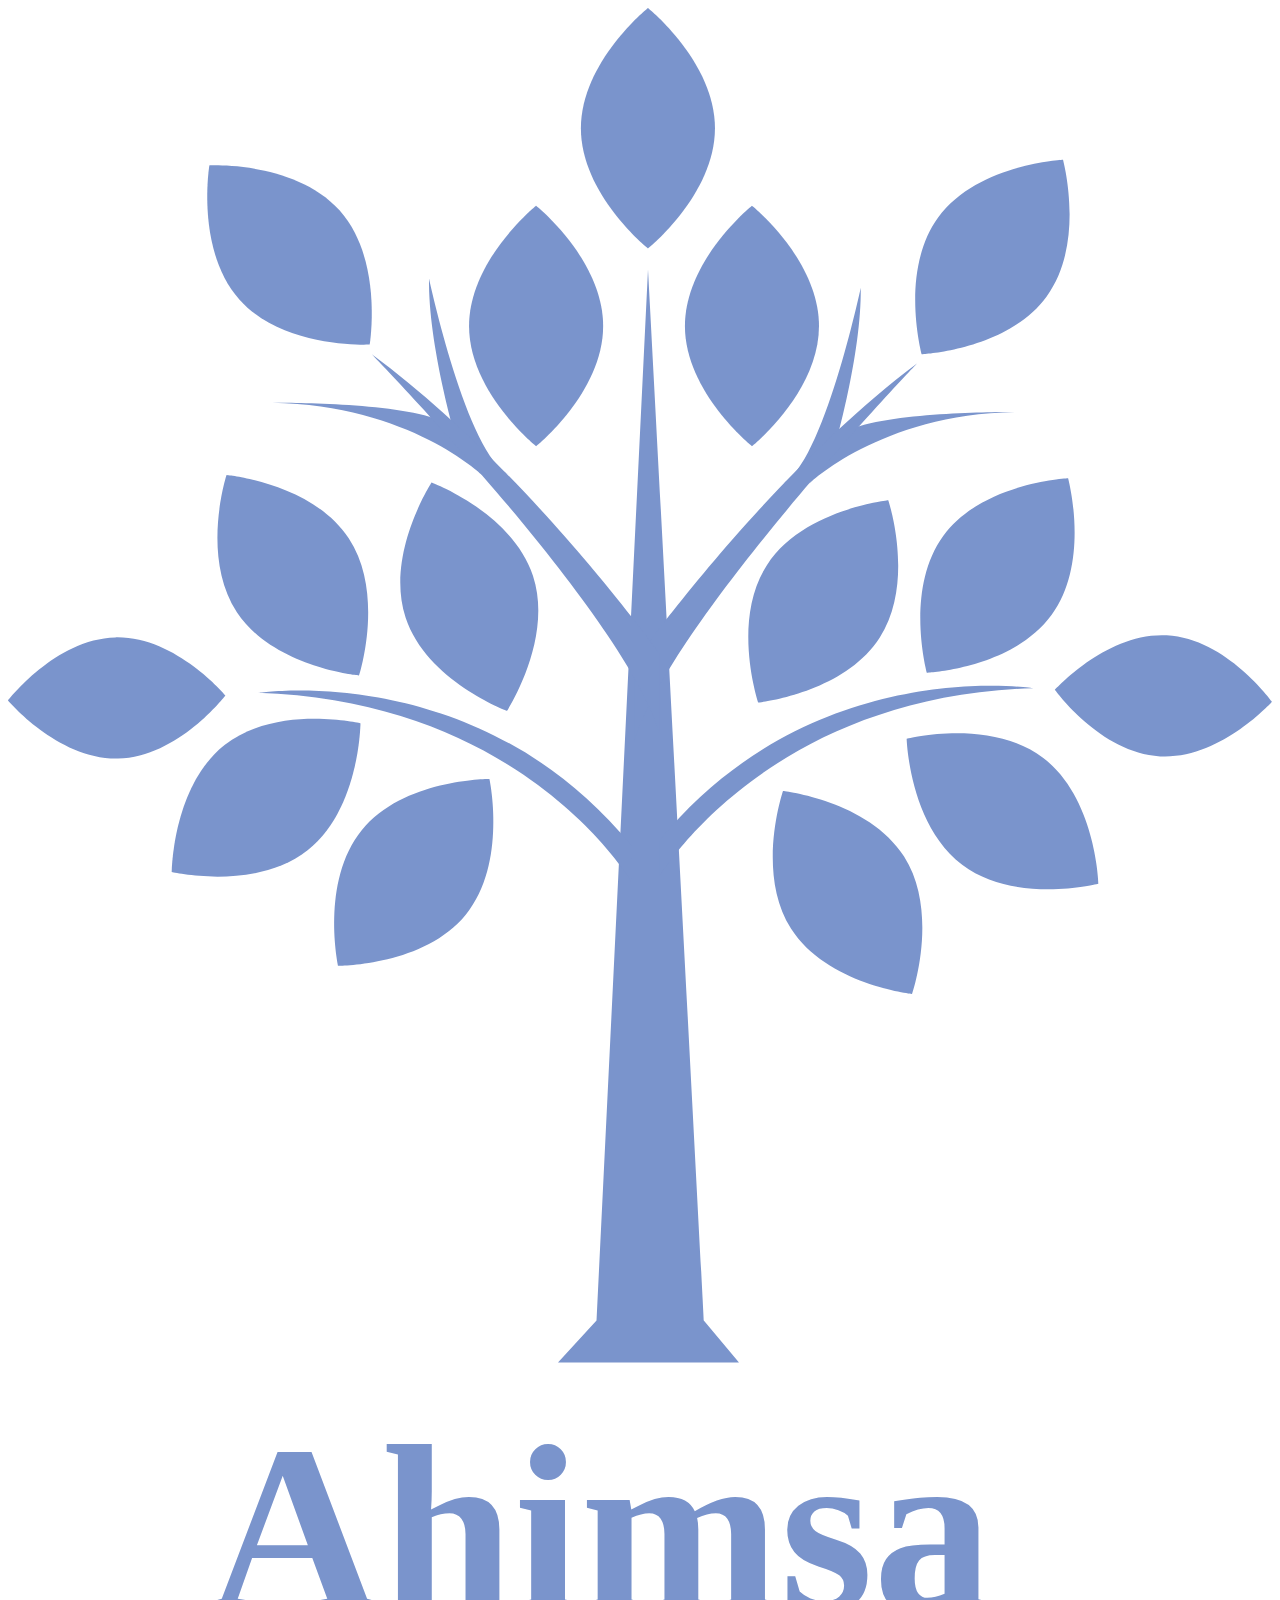
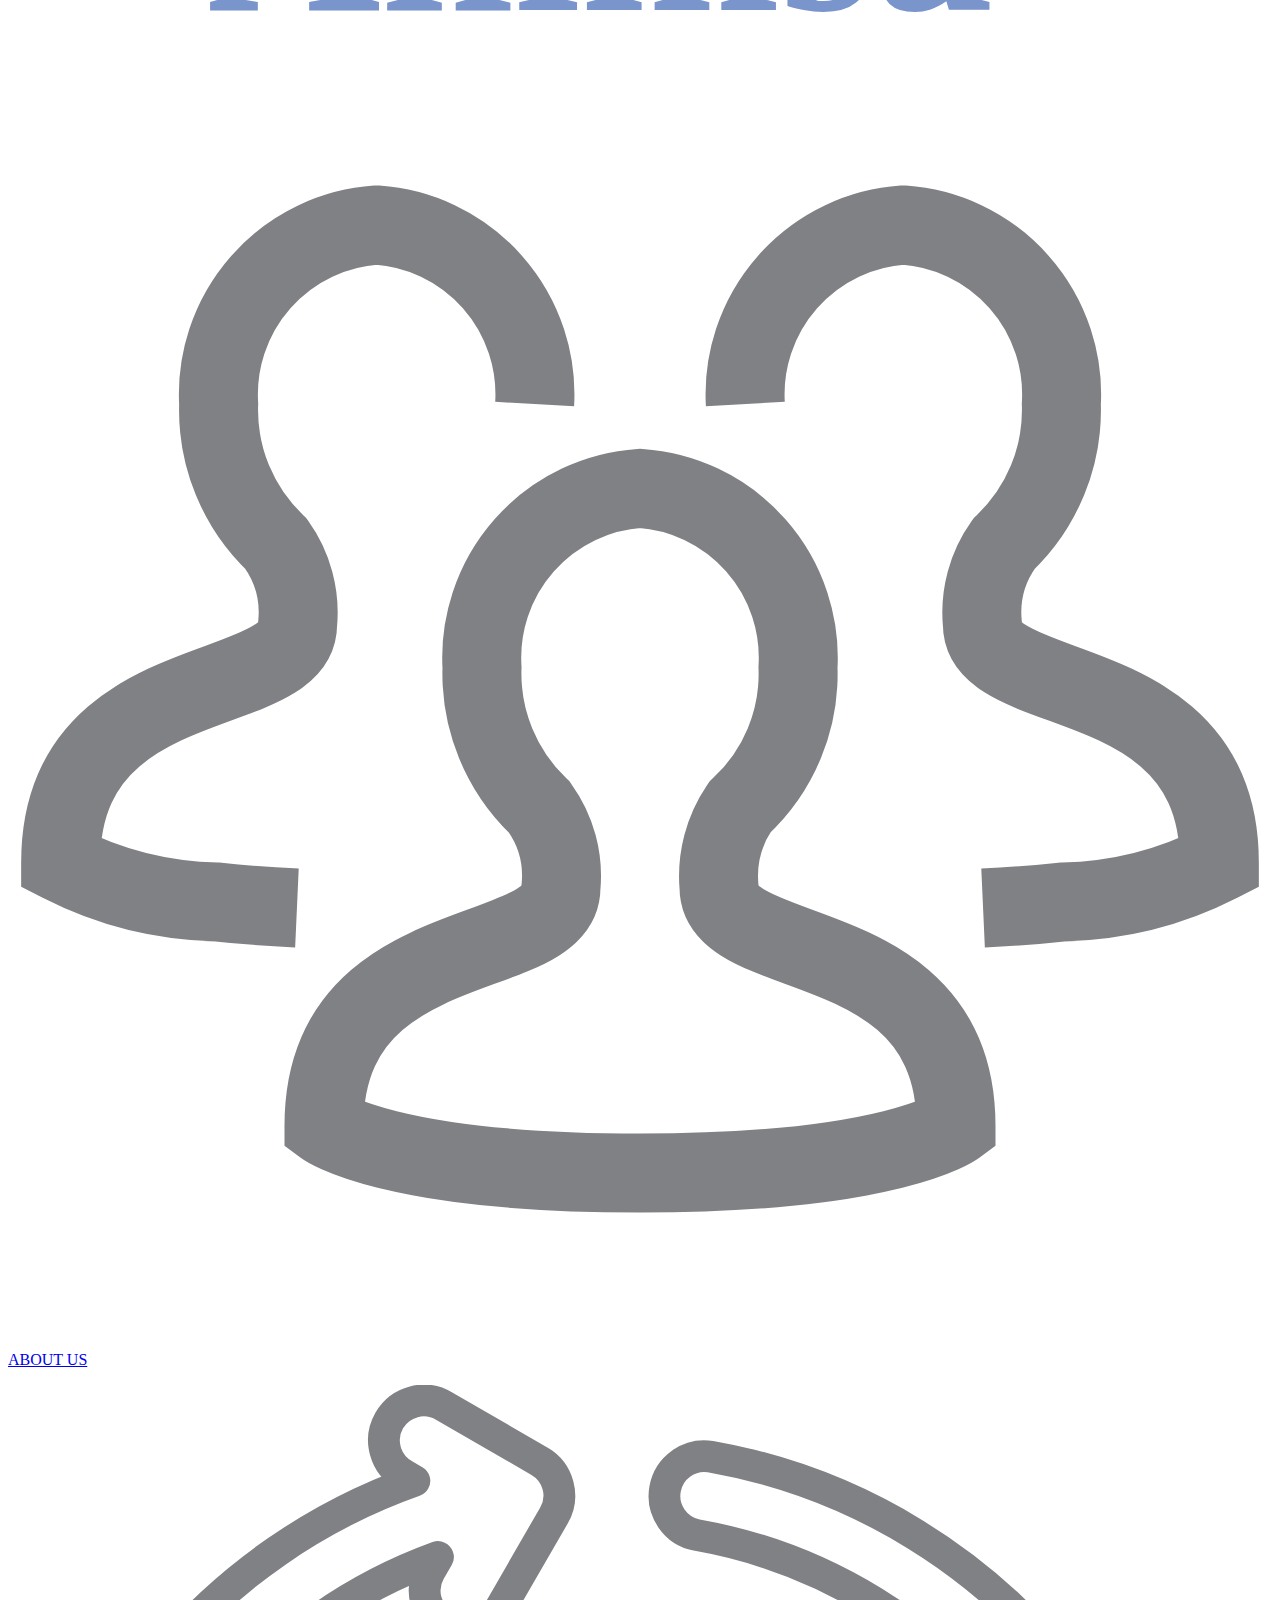
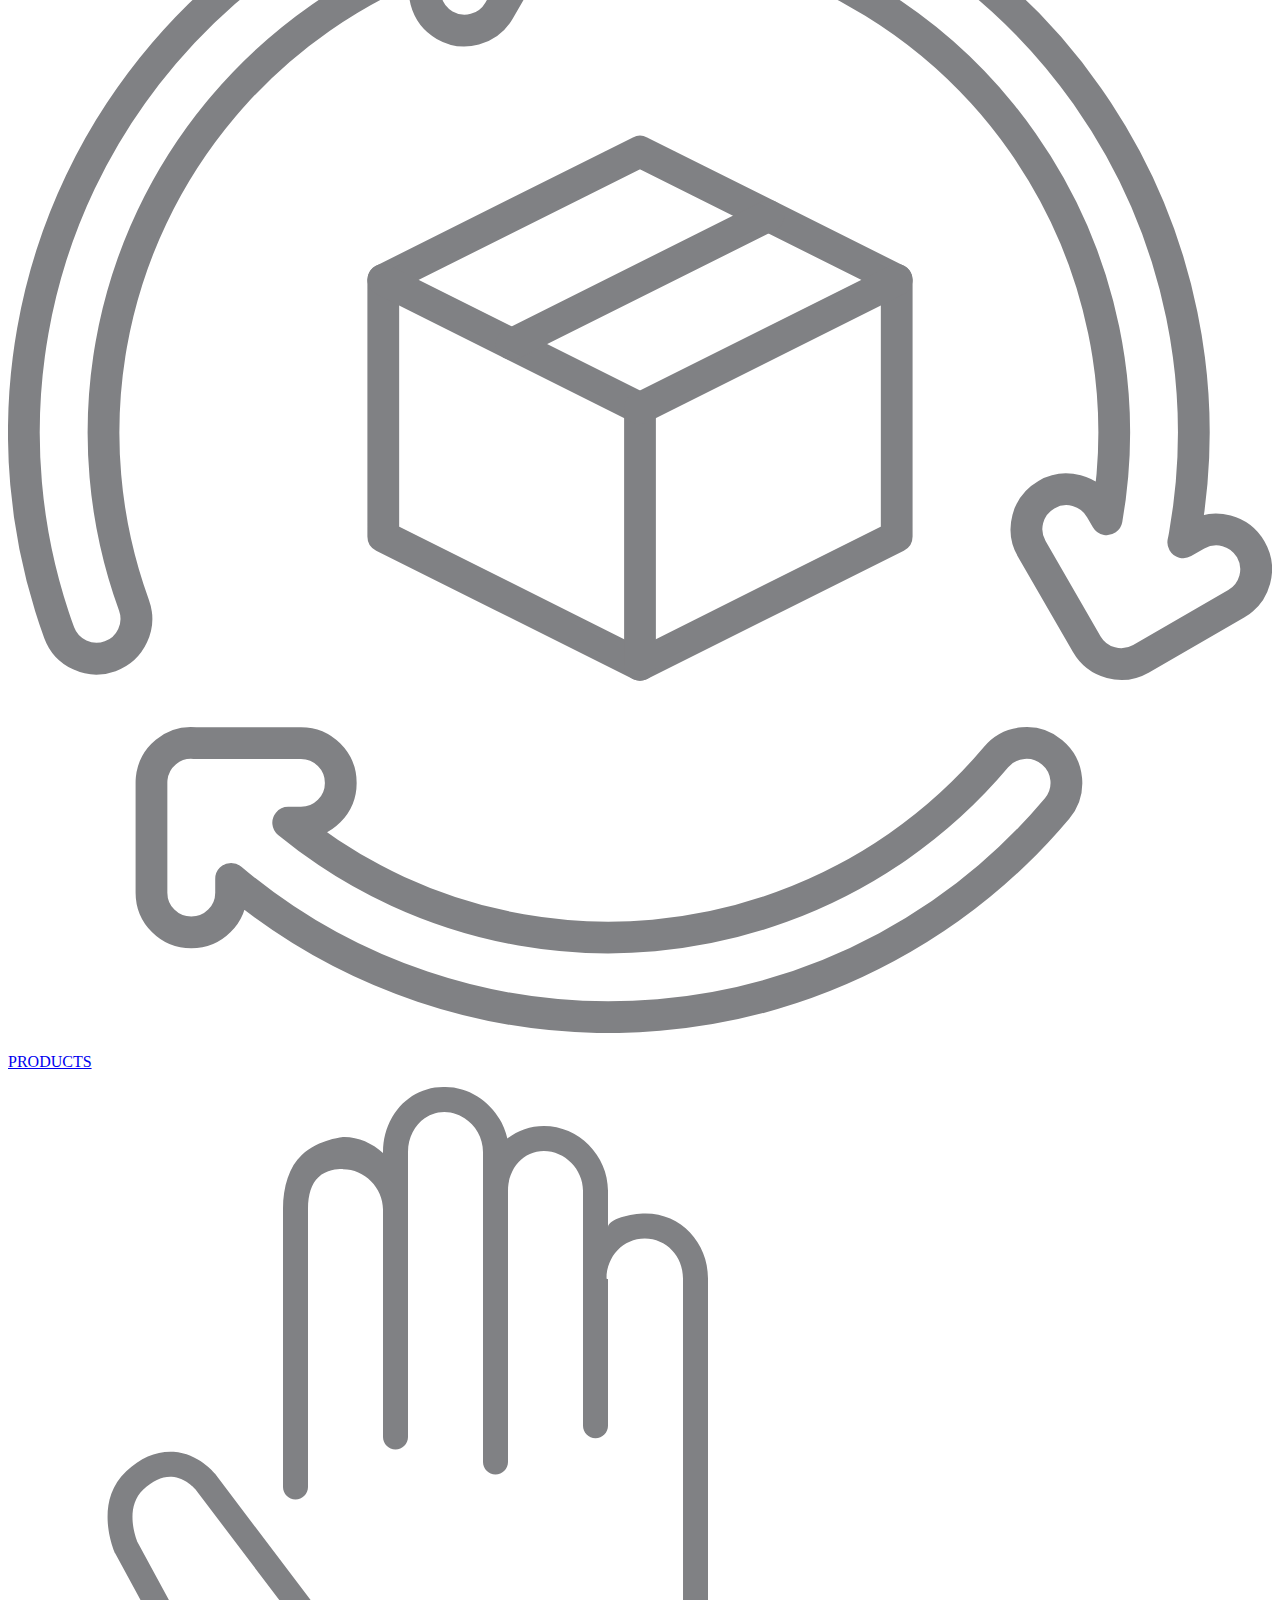
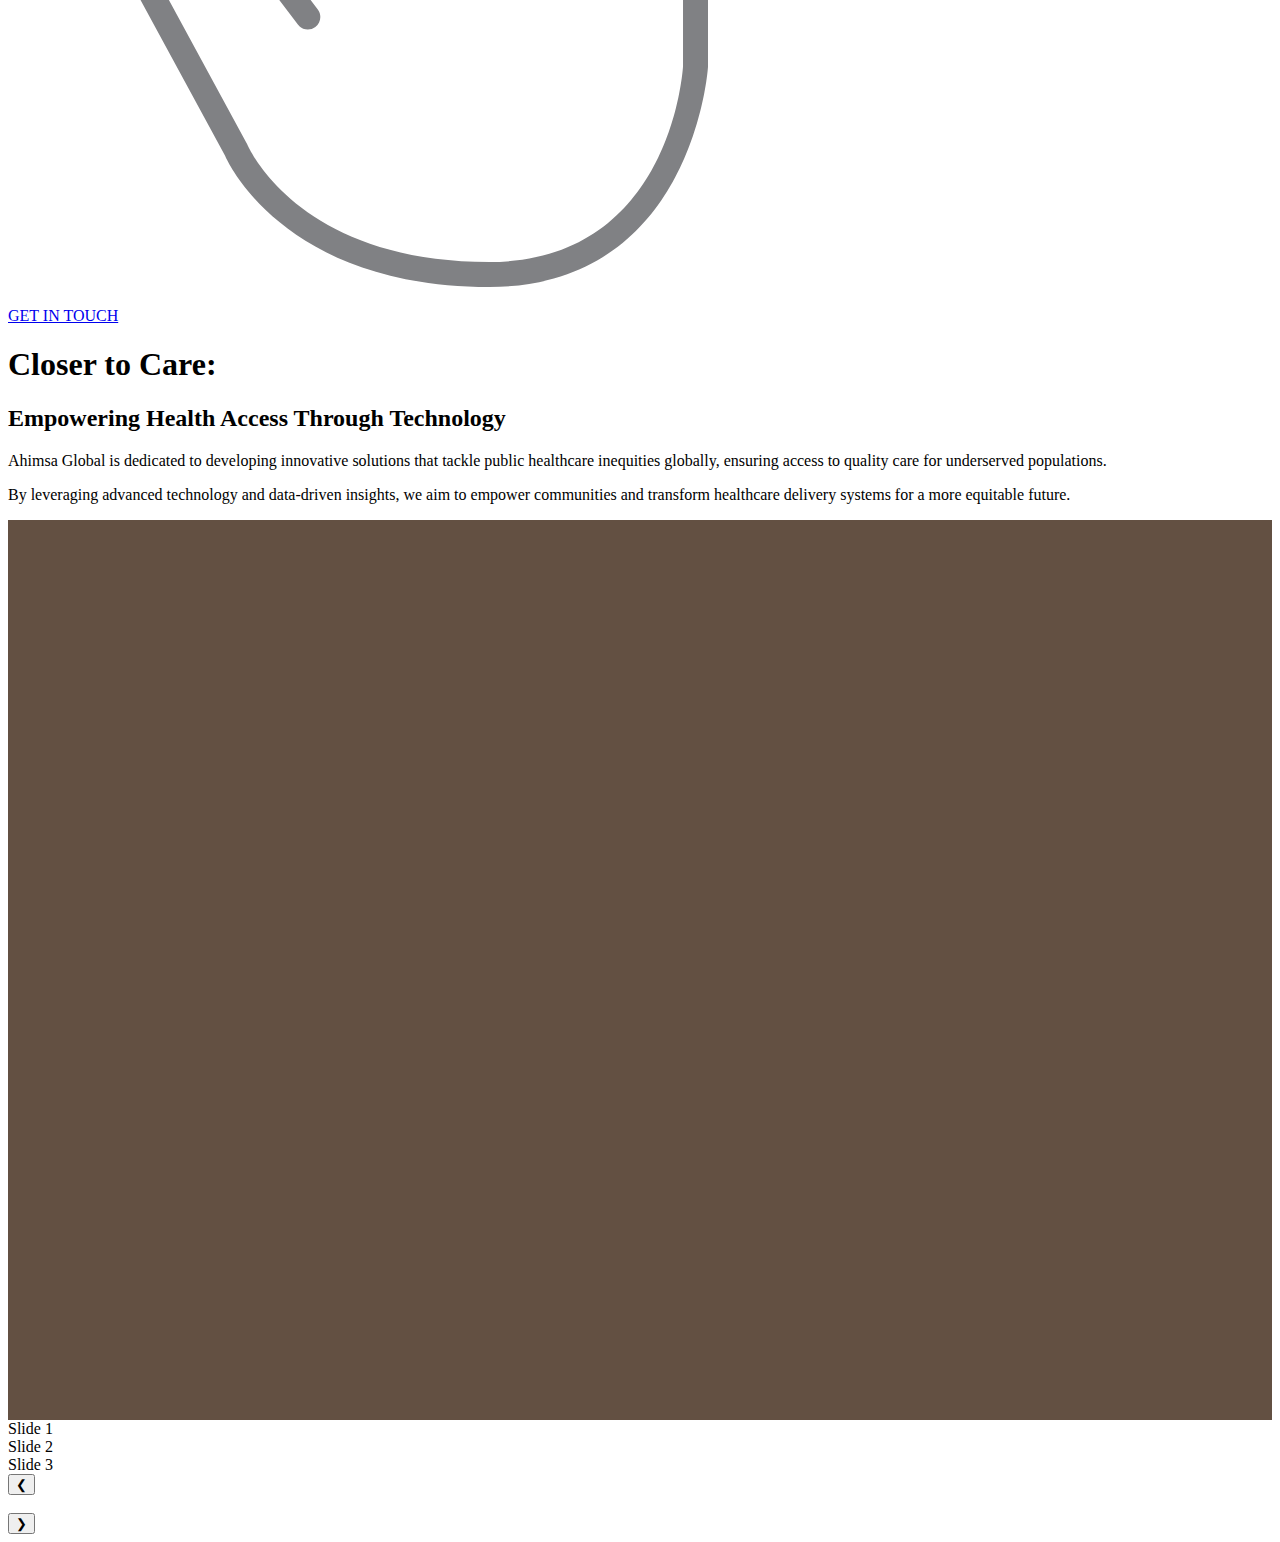
==== index-v1.html @ 5bf345ad "Add files via upload" ====
<!DOCTYPE html>
<html lang="en">
<head>
    <meta charset="utf-8">
    <meta name="viewport" content="width=device-width, initial-scale=1">
    
    <title>Ahimsa Global - Empowering Health Access</title>
    <link rel="stylesheet" type="text/css" href="style.css">
</head>
<body>
	<div class="header">
		<div class="logo">
        	<img src="logo.svg" alt="Ahimsa Logo">
       	</div>
        <nav class="nav">
            <a href="#">
                <img src="team.svg" alt="Ahimsa Logo">
                <p>ABOUT US</p>
            </a>
            <a href="#">
                <img src="product.svg" alt="Ahimsa Logo">
                <p>PRODUCTS</p>
            </a>
            <a href="#">
                <img src="hand.svg" alt="Ahimsa Logo">
                <p>GET IN TOUCH</p>
            </a>
        </nav>
    </div>
    <div class="image-container">
	    <div class="text-container">
	    	<div class="content_left">
				<div class="content_sub0">
		            <h1>Closer to Care:</h1>
		            <h2><span class="txt-dark">Empowering</span> <span class="txt-gray">Health Access Through Technology</span></h2>
		        </div>
		    </div>
		    <div class="content_right">
		        <div class="content_sub1">
		            <p>Ahimsa Global <span class="txt-dark">is dedicated to developing innovative solutions</span> that tackle public healthcare inequities globally, ensuring access to quality care for underserved populations.</p>
		        </div>
		        <div class="content_sub2">
		            <p>By leveraging <span class="txt-dark">advanced technology and data-driven insights</span>, we aim to empower communities and transform healthcare delivery systems for a more equitable future.</p>
		        </div>
	    	</div>
		</div>
    </div>
  <div class="container-main1" style="height:100vh; width:100%; display: flex; justify-content: center; align-items: center;background: #635042;">
    <svg width="100%" height="100%" viewBox="0 0 1200 600" preserveAspectRatio="xMidYMid meet">
        <defs>
            <clipPath id="clip-path" style="transform: translate(170px, 100px);">
                <path class="cls-1" d="M202.82,191.37s-.7-23.29,28.94-19.77c17.88,2.13,36.05.14,54,1.45,0,0,5.65.41,78.71-1.81,0,0,24.71.36,22.59,26.48a21.6,21.6,0,0,0,19.06,13.41H571.29s16.59-4.94,15.89-22.58c0,0,0-15.2,22.94-17.31h360s21.88,1.42,21.17,21.54l0,24s2.1,14.47,26.45,14.12h18.71s16.94,3.52,17.29,20.46l.36,274.59s-.71,20.82-20.83,21.17H945.76s-19.41,0-20.47,19.77c0,0-1.76,18.7-27.53,16.94l-423.17-1.41s-20.47,3.88-22.59-18c0,0-2.47-19.77-16.94-16.59L218,546.78s-17.65-3.88-15.18-23.29Z" transform="translate(-202.58 -171.24)"/>
            </clipPath>
        </defs>
        <foreignObject width="100%" height="100%">
            <video autoplay loop muted style="width: 100%; height: 100%; object-fit: cover; clip-path: url(#clip-path);">
                <source src="./img/video.mp4" type="video/mp4">
                Your browser does not support the video tag.
            </video>
        </foreignObject>
    </svg>
</div>


<div class="slider">
    <div class="slides">
        <div class="slide active">Slide 1</div>
        <div class="slide">Slide 2</div>
        <div class="slide">Slide 3</div>
    </div>
    <button class="prev" onclick="changeSlide(-1)">&#10094;</button>
    <div class="dots">
        <span class="dot" ></span>
        <span class="dot"></span>
        <span class="dot"></span>
    </div>
    <button class="next" onclick="changeSlide(1)">&#10095;</button>
</div>
        
<script src="https://ajax.googleapis.com/ajax/libs/jquery/3.7.1/jquery.min.js"></script> 
<script type="text/javascript">
let currentSlide = 0;
const slideInterval = 3000; // Change slide every 3 seconds
let autoSlide;

function changeSlide(direction) {
    const slides = document.querySelectorAll('.slide');
    const dots = document.querySelectorAll('.dot');
    
    slides[currentSlide].classList.remove('active');
    
    
    currentSlide = (currentSlide + direction + slides.length) % slides.length;
    
    slides[currentSlide].classList.add('active');
    
    document.querySelector('.slides').style.transform = `translateX(-${currentSlide * 100}%)`;
    
    updateDotsVisibility();
}

function goToSlide(index) {
    const slides = document.querySelectorAll('.slide');
    const dots = document.querySelectorAll('.dot');
    
    slides[currentSlide].classList.remove('active');
    
    
    currentSlide = index;
    
    slides[currentSlide].classList.add('active');
    
    document.querySelector('.slides').style.transform = `translateX(-${currentSlide * 100}%)`;
    
    updateDotsVisibility();
}

// Function to start auto sliding
function startAutoSlide() {
    autoSlide = setInterval(() => {
        changeSlide(1); // Change to the next slide
    }, slideInterval);
}

// Function to stop auto sliding
function stopAutoSlide() {
    clearInterval(autoSlide);
}

// Function to update dot visibility based on the current slide
function updateDotsVisibility() {
    const dots = document.querySelectorAll('.dot');
    
    // Reset all dots
    dots.forEach(dot => dot.style.display = 'none');

    if (currentSlide === 0) {
        // Slide 1: Show 3 dots
        dots[0].style.display = 'inline-block';
        dots[1].style.display = 'inline-block';
        dots[2].style.display = 'inline-block';
    } else if (currentSlide === 1) {
        // Slide 2: Show 1 dot near the left and 1 dot near the right
        dots[0].style.display = 'inline-block'; // Left dot
        dots[1].style.display = 'inline-block'; // Right dot
        dots[2].style.display = 'none'; // Hide the third dot
    } else if (currentSlide === 2) {
        // Slide 3: Show no dots
        dots[0].style.display = 'none';
        dots[1].style.display = 'none';
        dots[2].style.display = 'none';
    }
}

// Start auto sliding when the page loads
window.onload = () => {
    startAutoSlide();
    updateDotsVisibility(); // Initial check for dot visibility
};

// Optional: Stop auto sliding on mouse over and resume on mouse out
const slider = document.querySelector('.slider');
slider.addEventListener('mouseover', stopAutoSlide);
slider.addEventListener('mouseout', startAutoSlide);
</script>

</body>
</html>
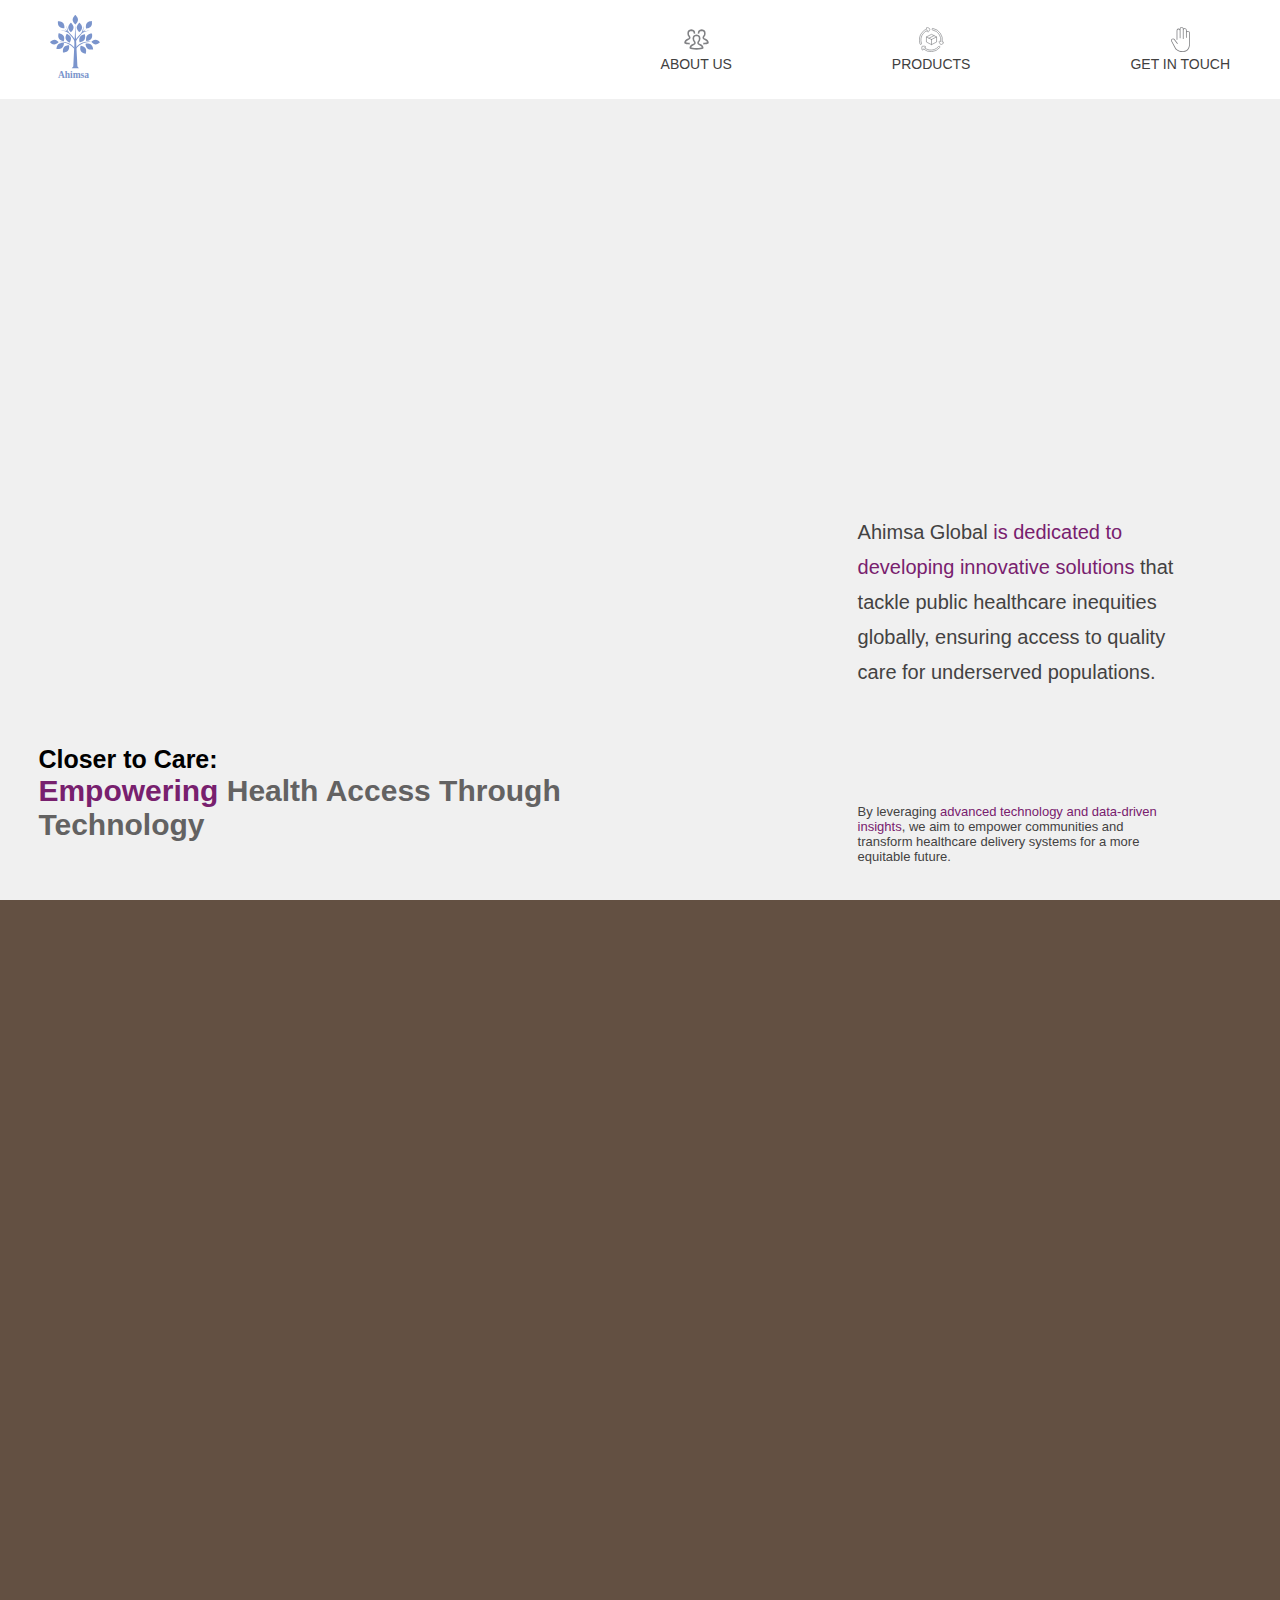
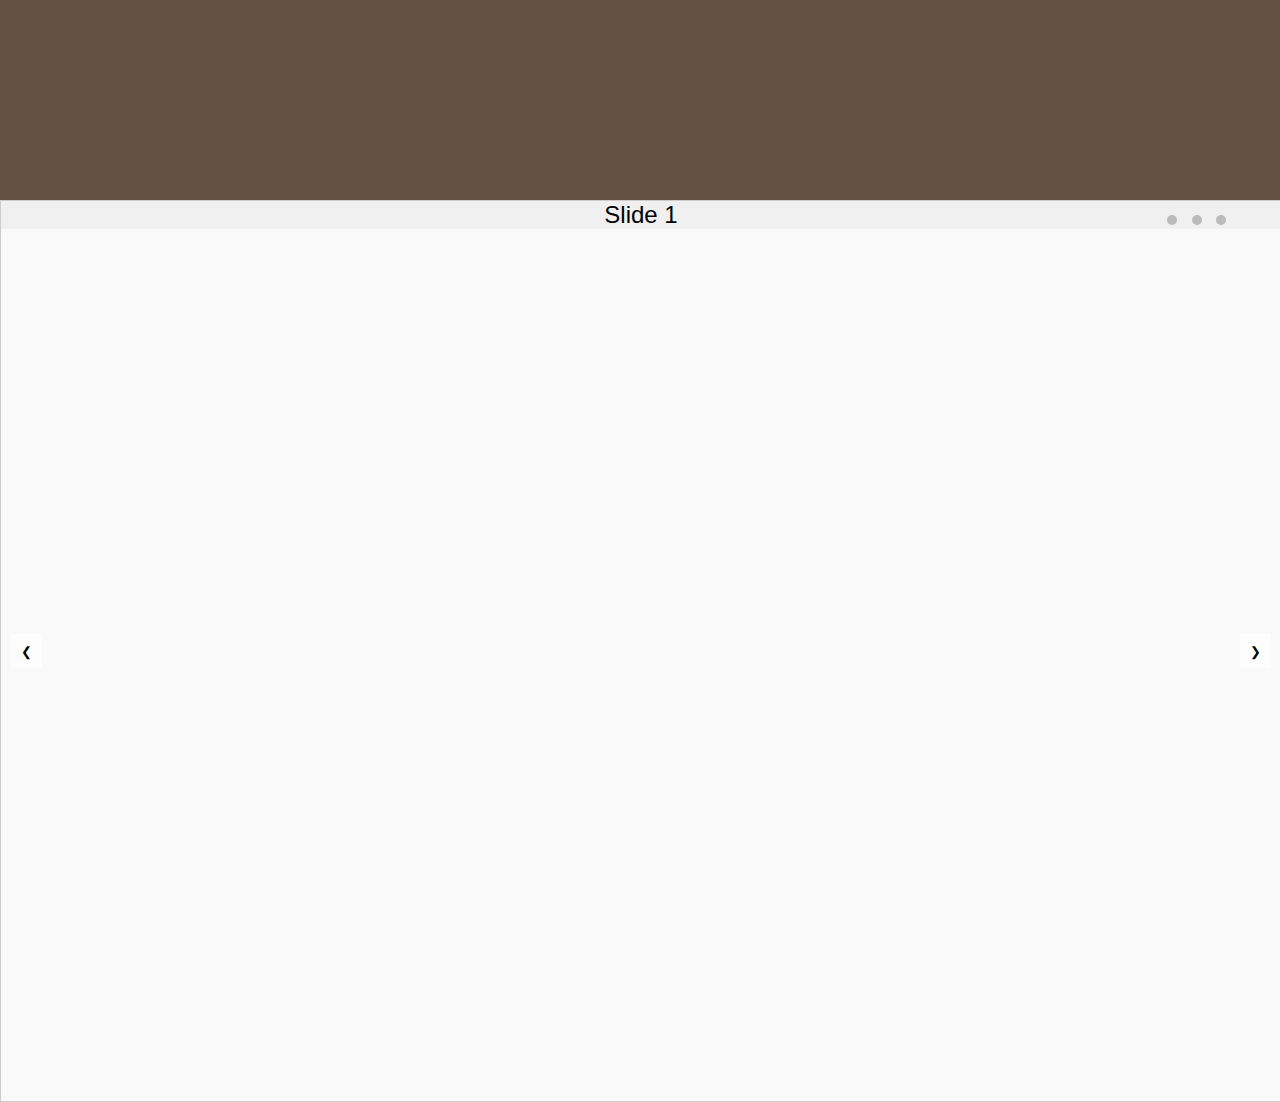
==== commit a4c37b15: "Update index-v1.html" ====
--- a/index-v1.html
+++ b/index-v1.html
@@ -5,7 +5,7 @@
     <meta name="viewport" content="width=device-width, initial-scale=1">
     
     <title>Ahimsa Global - Empowering Health Access</title>
-    <link rel="stylesheet" type="text/css" href="style.css">
+    <link rel="stylesheet" type="text/css" href="./css/style.css">
 </head>
 <body>
 	<div class="header">
--- a/css/style.css
+++ b/css/style.css
@@ -0,0 +1,361 @@
+    	@font-face {
+		    font-family: 'synthese-book';
+		    src: url('./font/syntheseweb-regular-TRIAL-BF63b781f35bc84.woff') format('woff');
+		}
+        * {
+    padding: 0;
+    margin: 0;
+}
+        html, body {
+            width: 100%;
+            height: 100%;
+            margin: 0;
+            padding: 0;
+        }
+        body {
+            font-family: 'synthese-book', sans-serif;
+            margin: 0;
+            padding: 0;
+            background-color: #f9f9f9;
+            width: 100%;
+            height:100%;        
+        }
+        .header {
+            background-color: #fff;
+            text-align: center;
+            position: fixed;
+            left: 0;
+            top: 0;
+            z-index: 900;
+            width: calc(100% - 100px);
+            display: flex;
+            justify-content: space-between;
+            align-items: center;
+            padding: 15px 50px;
+        }
+        
+        .header nav a {
+            margin-left: 160px;
+            text-decoration: none;
+            color: #414040;
+        }
+        .header nav a p{
+        	font-size: 14px;
+        }
+        .container {
+    /*display: flex;
+    align-items: flex-end;
+    position: absolute;
+    bottom: 0%;
+    left: 0%;*/
+    width: 100%;
+    height:100%;
+}
+        
+        .content1 h1 {
+            font-size: 25px;
+    		font-weight: bold;
+            color: #000000;
+            margin-bottom: 0px;
+            padding: 0px 70px;
+        }
+        .content1 h2 {
+    font-size: 35px;
+    color: #7f7f7f;
+    margin-bottom: 35px;
+    padding: 0px 70px;
+}
+        .content1 p {
+            font-size: 18px;
+            color: #414040;
+        }
+        .content1 p span {
+            color: #e63946;
+            font-weight: initial;
+        }
+        .content2 h1 {
+            font-size: 36px;
+            color: #414040;
+            margin-bottom: 20px;
+        }
+        .content2 h2 {
+            font-size: 48px;
+            color: #414040;
+            margin-bottom: 20px;
+        }
+        .content2 p {
+            font-size: 20px;
+            color: #303030;
+        }
+        .content2 p span {
+            color: #e63946;
+            font-weight: initial;
+        }
+        .container-main{
+            
+  background-image: linear-gradient(rgb(0 0 0 / 0%), rgb(0 0 0 / 0%)), url(bg-2.png);
+
+  position: relative; /* Keeps the background fixed during scrolling */
+    top: 0;
+    left: 0;
+    width: 100%;
+    height: 100%;
+    background-size: cover;
+    background-position: center;
+    background-repeat: no-repeat;
+        }
+ .content1{
+ 	width: 75%;
+    position: absolute;
+    top: 84%;
+    left: 0%;
+    transform: translate(-0%, -0%);
+ }
+.txt-dark{
+    color:#78206e;
+}
+.content_sub0 {
+    width: 50%;
+    position: absolute;
+    left: 3%;
+    transform: translate(-0%, -160%);
+}
+.content_sub1{
+    width: 25%;
+    position: absolute;
+    left: 67%;
+    transform: translate(-0%, -220%);
+}
+.content_sub2 {
+    width: 25%;
+    position: absolute;
+    left: 67%;
+    transform: translate(-0%, -160%);
+}
+.content_sub1 p {
+    padding: 0px;
+    line-height: 35px;
+    font-size: 20px;
+}
+.content_sub2 p {
+	color: #434242;
+}
+.sub2_border{
+    display: flex;
+    align-items: center;
+}
+
+.sub2_border-left p{
+    font-size: 12px;
+}
+.sub2_border-left p span{
+    font-weight: initial;
+} 
+.nav img{
+    width:25px;
+    height: auto;
+}
+.nav{
+    display: flex;
+}
+#Layer_1 {
+        bottom: -15%;
+    position: absolute;
+}
+.txt-gray{
+	color:#636262;
+}
+.content_sub0 h1{
+	font-size: 20px;
+}
+.content_sub1 p {
+	color:#434242;
+}
+.sub2_border-left p{
+	color:#434242;
+}
+.txt-dark{
+    color:#78206e;
+}
+
+.image-container {
+    width: 100%; /* Full width of the parent */
+    height: auto; /* Set a specific height */
+    background-color: #f0f0f0; /* Optional: background color for extra space */
+    display: flex;
+    justify-content: center; /* Center the image horizontally */
+    align-items: center; /* Center the image vertically */
+}
+.image-container img {
+    width: 100%; /* Make the image responsive to the width of its container */
+    height: auto; /* Maintain the aspect ratio */
+    object-fit: contain; /* Ensures the entire image is visible */
+}
+
+.header .logo img {
+    width: 50px;
+}
+.text-container {
+    position: absolute;
+    width: 100%;
+    bottom: 0px;
+    display: flex;
+}
+.content_left{
+	width:60%;
+}
+.content_right{
+	width:40%;
+}
+.image-container {
+    background-image: linear-gradient(rgb(0 0 0 / 0%), rgb(0 0 0 / 0%)), url(bg-2.png);
+    position: relative;
+    width: 100%;
+    height: 100%;
+    background-size: cover;
+    background-repeat: no-repeat;
+    background-position: left top;
+}
+.content_sub0 h2{
+	font-size: 30px;
+}
+.content_sub0 h1{
+	font-size: 25px;
+}
+.content_sub2 p{
+	font-size: 13px;
+}
+
+
+.slider {
+    position: relative;
+    width: 100%;
+    height: 100%;
+    overflow: hidden;
+    border: 1px solid #ccc;
+}
+
+.slides {
+    display: flex;
+    transition: transform 0.5s ease;
+}
+
+.slide {
+    min-width: 100%;
+    height: 100%;
+    display: flex;
+    align-items: center;
+    justify-content: center;
+    font-size: 24px;
+    background-color: #f0f0f0;
+}
+
+button {
+    position: absolute;
+    top: 50%;
+    transform: translateY(-50%);
+    background-color: rgba(255, 255, 255, 0.7);
+    border: none;
+    cursor: pointer;
+    padding: 10px;
+}
+
+.prev {
+    left: 10px;
+}
+
+.next {
+    right: 10px;
+}
+
+.dots {
+    position: absolute;
+    top: 10px;
+    right: 50px; /* Adjust position to be near the next button */
+    text-align: center;
+}
+
+.dot {
+    height: 10px;
+    width: 10px;
+    margin: 0 5px;
+    background-color: #bbb;
+    border-radius: 50%;
+    display: inline-block;
+}
+
+.dot.active {
+    background-color: #717171;
+}
+
+
+
+
+
+
+
+
+
+@media only screen and (max-width: 768px){
+	.header nav a {
+    	margin-left: 30px;
+	}
+	.header nav a p {
+	    font-size: 12px;
+	}
+	.header{
+		width: calc(100% - 30px);
+		padding: 15px 15px;
+	}
+	.header .logo img {
+	    width: 30px;
+	}
+	.header .nav img {
+	    width: 20px;
+	}
+    .content_sub0 {
+        position: relative;
+        left: 0%;
+    }
+    .content_sub0 {
+        width: 100%;
+        transform: translate(-0%, 0%);
+        padding-bottom: 10%;
+    }
+    .content_right, .content_left {
+        width: 100%;
+    }
+    .content_sub1 {
+        width: 100%;
+        left: 0%;
+        transform: translate(-0%, 0%);
+        position: relative;
+    }
+    .content_sub2{
+        width: 100%;
+        left: 0%;
+        transform: translate(-0%, 50%);
+        position: relative;
+        padding-top: 30px;
+    }
+    .content_sub1 p {
+        font-size: 14px;
+        line-height: 25px;
+    }
+    .text-container {
+        position: relative;
+        width: 100%;
+        bottom: unset;
+        display: flex;
+        flex-wrap: wrap;
+        align-items: center;
+        padding: 15px;
+        margin-top: 95%;
+    }
+    .content_sub0 h1 {
+        font-size: 20px;
+    }
+    .content_sub0 h2 {
+        font-size: 25px;
+    }
+}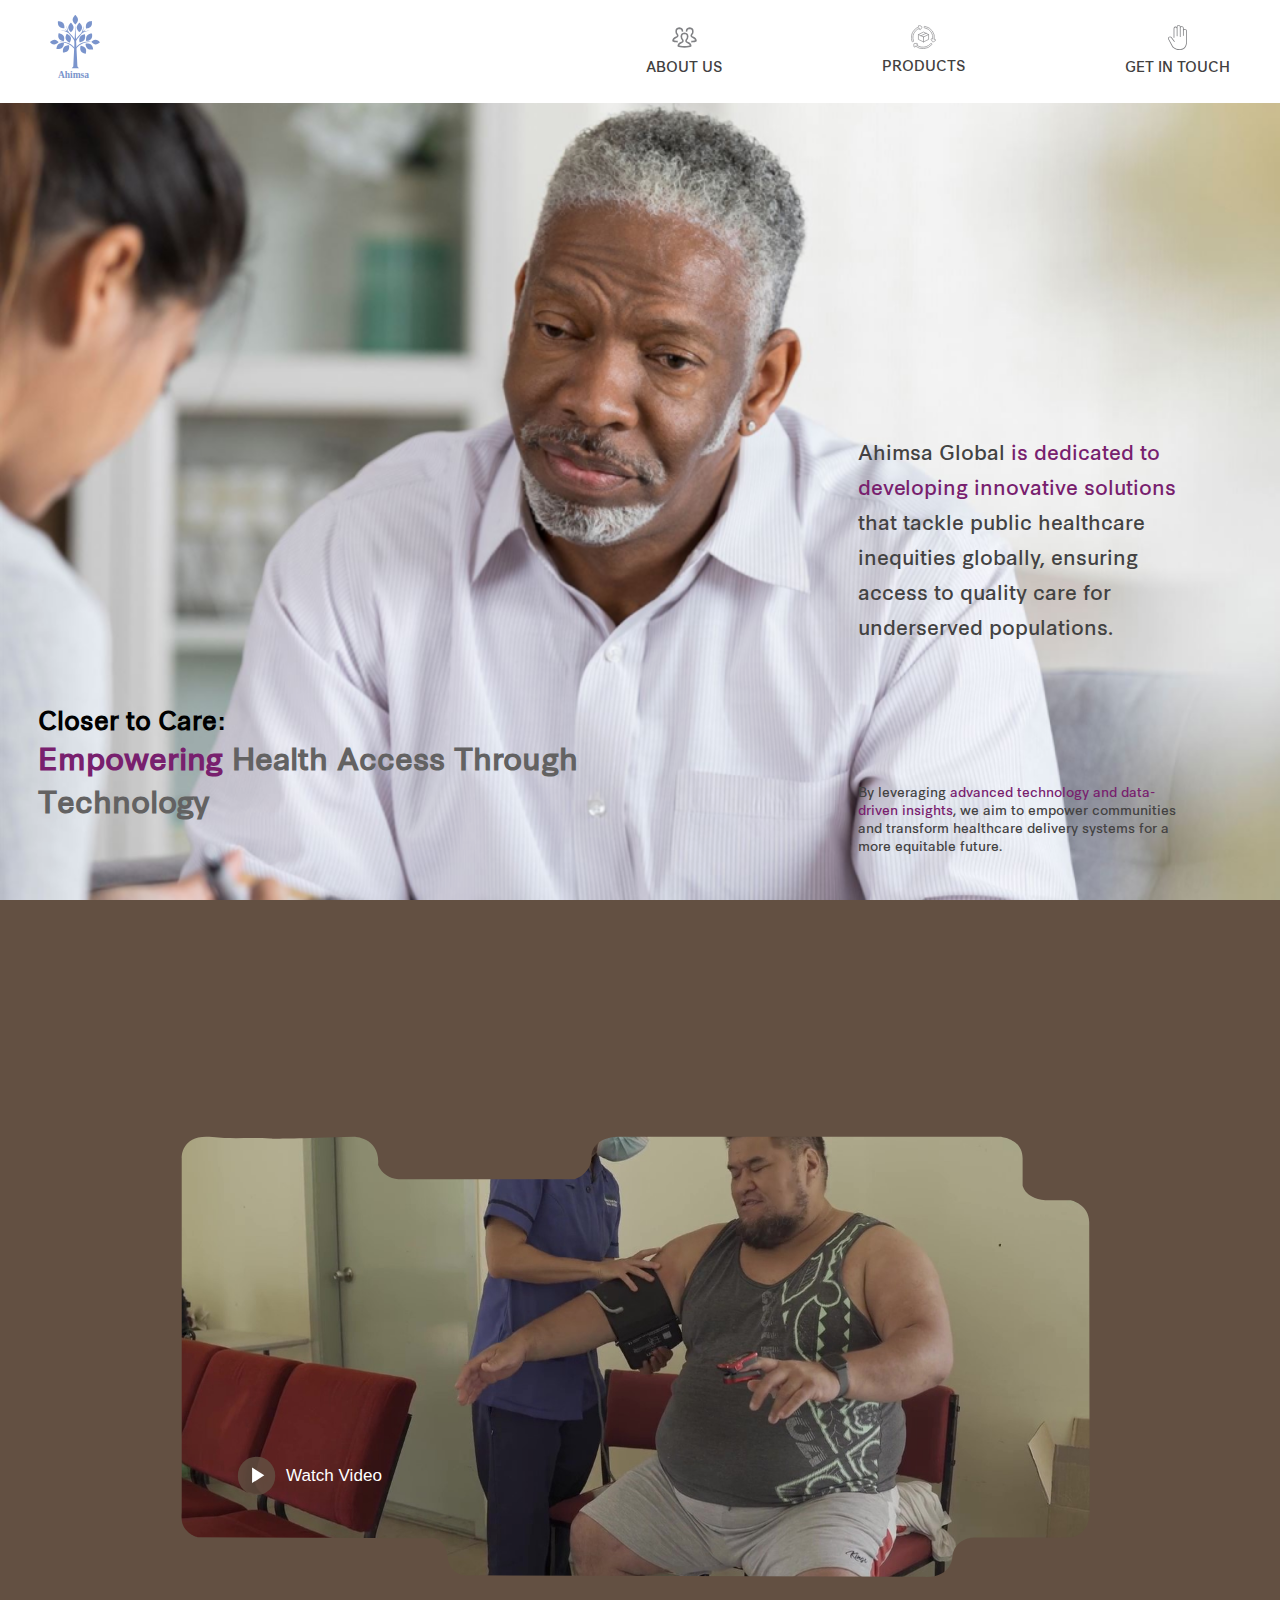
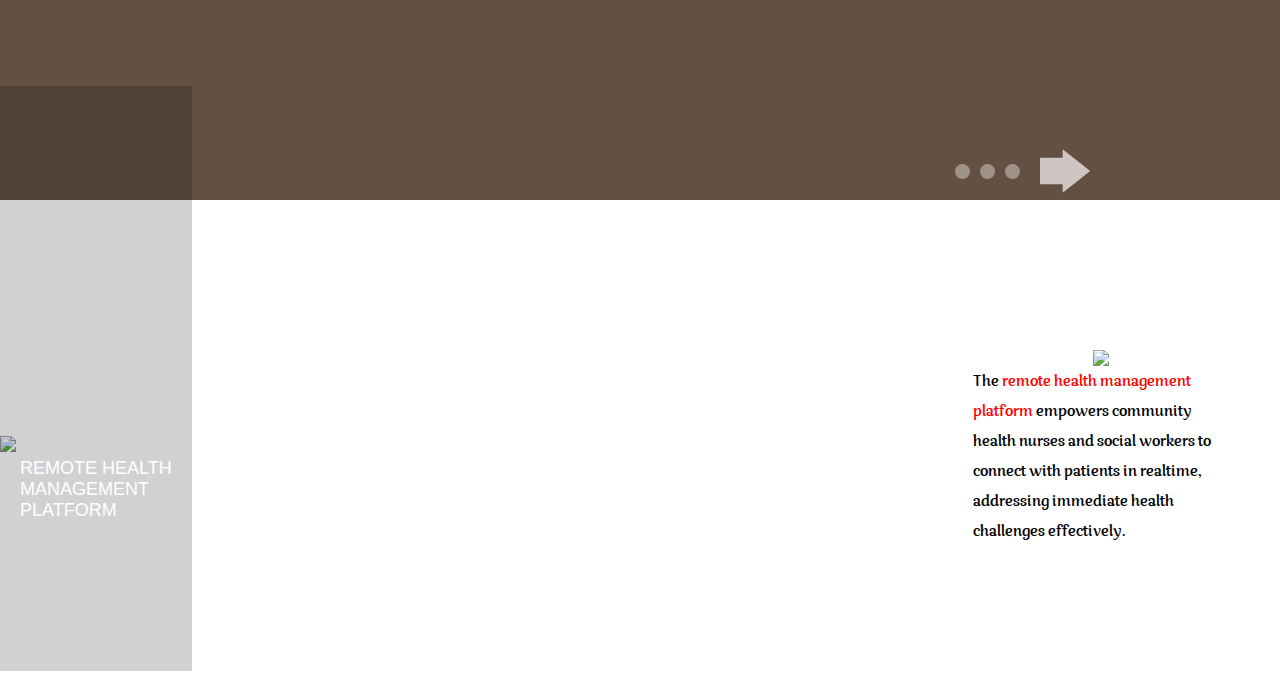
==== commit 60ae1d17: "Add files via upload" ====
--- a/index-v1.html
+++ b/index-v1.html
@@ -17,7 +17,7 @@
                 <img src="team.svg" alt="Ahimsa Logo">
                 <p>ABOUT US</p>
             </a>
-            <a href="#">
+            <a href="#product">
                 <img src="product.svg" alt="Ahimsa Logo">
                 <p>PRODUCTS</p>
             </a>
@@ -45,7 +45,9 @@
 	    	</div>
 		</div>
     </div>
-  <div class="container-main1" style="height:100vh; width:100%; display: flex; justify-content: center; align-items: center;background: #635042;">
+
+
+<div class="video-container" style="position: relative;">
     <svg width="100%" height="100%" viewBox="0 0 1200 600" preserveAspectRatio="xMidYMid meet">
         <defs>
             <clipPath id="clip-path" style="transform: translate(170px, 100px);">
@@ -53,115 +55,297 @@
             </clipPath>
         </defs>
         <foreignObject width="100%" height="100%">
-            <video autoplay loop muted style="width: 100%; height: 100%; object-fit: cover; clip-path: url(#clip-path);">
+            <video id="myVideo" loop muted poster="./img/video-thumbnail.jpg" style="width: 100%; height: 100%; object-fit: cover; clip-path: url(#clip-path);">
                 <source src="./img/video.mp4" type="video/mp4">
                 Your browser does not support the video tag.
             </video>
+            <div class="play_button">
+                <button id="playButton">
+                    <svg id="playIcon" xmlns="http://www.w3.org/2000/svg" width="25" height="25" fill="#ffff" viewBox="0 0 24 24">
+                        <path d="M8 5v14l11-7z"/>
+                    </svg>
+                    <svg id="pauseIcon" xmlns="http://www.w3.org/2000/svg" width="25" height="25" fill="#ffff" viewBox="0 0 24 24" style="display: none;">
+                        <path d="M6 19h4V5H6zm8-14v14h4V5z"/>
+                    </svg>
+                </button>
+                <span id="statusText">Watch Video</span>
+            </div>
         </foreignObject>
     </svg>
+    
 </div>
 
 
-<div class="slider">
-    <div class="slides">
-        <div class="slide active">Slide 1</div>
-        <div class="slide">Slide 2</div>
-        <div class="slide">Slide 3</div>
-    </div>
-    <button class="prev" onclick="changeSlide(-1)">&#10094;</button>
-    <div class="dots">
-        <span class="dot" ></span>
-        <span class="dot"></span>
-        <span class="dot"></span>
-    </div>
-    <button class="next" onclick="changeSlide(1)">&#10095;</button>
-</div>
+    <div  class="p1_slider-container" id="product">
+
         
+        <div id="div1" class="myDiv">
+        <div id="p1_slider1-border" class="p1_slider1-border">
+
+            <div class="p1_slider1-img">
+                <img src="./img/s1.jpg">
+                <div class="p1_slider1-control">
+                    <div class="p1_slider1-dots">
+                        <div class="dot"></div>
+                        <div class="dot"></div>
+                        <div class="dot"></div>
+                    </div>
+                    <?xml version="1.0" encoding="iso-8859-1"?>
+                    <svg  version="1.1" id="nextdiv1" xmlns="http://www.w3.org/2000/svg" xmlns:xlink="http://www.w3.org/1999/xlink" 
+                         viewBox="0 0 492.004 492.004" xml:space="preserve">
+                    <g>
+                        <g>
+                            <path d="M490.544,242.989L229.188,35.717c-1.16-0.916-2.708-1.088-4.04-0.448c-1.332,0.644-2.152,1.984-2.152,3.46v76.552H3.72
+                                c-2.124,0-3.72,2.064-3.72,4.184v253.592c0,2.128,1.592,3.664,3.72,3.664h219.276v76.552c0,1.476,0.82,2.824,2.152,3.464
+                                c0.528,0.252,1.092,0.38,1.664,0.38c0.848,0,1.692-0.284,2.384-0.832l261.36-207.268c0.916-0.728,1.448-1.836,1.448-3.016
+                                C492,244.833,491.468,243.717,490.544,242.989z"/>
+                        </g>
+                    </g>
+                    </svg>
+                </div>
+                <div class="p1_slider1-img-caption">
+                    <p>REMOTE HEALTH MANAGEMENT PLATFORM</p>
+                </div>
+            </div>
+            <div class="p1_slider1-txt">
+                <img src="./img/p1-slide1-icon1.png">
+                <p>The <span class="txt-red">remote health management platform</span> empowers community health nurses and social workers to connect with patients in realtime, addressing immediate health challenges effectively.</p>
+            </div>
+        </div>
+    </div>
+    <div id="div2" class="myDiv">
+        <div  id="p1_slider2-border" class="p1_slider2-border" >
+            <div class="p1_slider2-txt">
+                <img src="./img/p1-slide2-icon2.png">
+                <p>Only those in need of hospital services are referred for further treatment, <span class="txt-blue">optimizing healthcare resources</span> while preventing potential health crises through early intervention.</p>
+            </div>
+            <div class="p1_slider2-img">
+                <img src="./img/s2.jpg">
+                <div class="p1_slider2-img-caption">
+                    <p>REMOTE HEALTH MANAGEMENT PLATFORM</p>
+                </div>
+                <div class="p1_slider2-control">
+                    <div class="p1_slider2-dots">
+                        <div class="dot"></div>
+                        <div class="dot"></div>
+                    </div>
+                    <?xml version="1.0" encoding="iso-8859-1"?>
+                    <svg  version="1.1" id="nextdiv2" xmlns="http://www.w3.org/2000/svg" xmlns:xlink="http://www.w3.org/1999/xlink" 
+                         viewBox="0 0 492.004 492.004" xml:space="preserve">
+                    <g>
+                        <g>
+                            <path d="M490.544,242.989L229.188,35.717c-1.16-0.916-2.708-1.088-4.04-0.448c-1.332,0.644-2.152,1.984-2.152,3.46v76.552H3.72
+                                c-2.124,0-3.72,2.064-3.72,4.184v253.592c0,2.128,1.592,3.664,3.72,3.664h219.276v76.552c0,1.476,0.82,2.824,2.152,3.464
+                                c0.528,0.252,1.092,0.38,1.664,0.38c0.848,0,1.692-0.284,2.384-0.832l261.36-207.268c0.916-0.728,1.448-1.836,1.448-3.016
+                                C492,244.833,491.468,243.717,490.544,242.989z"/>
+                        </g>
+                    </g>
+                    </svg>
+                </div>
+                <div class="p1_slider2-control-left">
+                    <?xml version="1.0" encoding="iso-8859-1"?>
+                        <svg  version="1.1" id="prevdiv2" xmlns="http://www.w3.org/2000/svg" xmlns:xlink="http://www.w3.org/1999/xlink" 
+                             viewBox="0 0 492 492" xml:space="preserve">
+                        <g>
+                            <g>
+                                <path d="M487.912,115.343H269.116V38.831c0-1.48-0.952-2.82-2.276-3.456c-1.324-0.64-2.952-0.464-4.116,0.448L1.464,242.991
+                                    C0.548,243.719,0,244.827,0,245.999c0,1.176,0.528,2.284,1.444,3.012l261.224,207.164c0.7,0.548,1.54,0.832,2.392,0.832
+                                    c0.568,0,1.248-0.124,1.78-0.38c1.324-0.64,2.276-1.988,2.276-3.464v-76.508h218.908c2.116,0,3.976-1.536,3.976-3.664v-253.46
+                                    C492,117.407,490.032,115.343,487.912,115.343z"/>
+                            </g>
+                        </g>
+                        </svg>
+                    
+                    <div class="p1_slider2-dots">
+                        <div class="dot"></div>
+                    </div>
+                </div>
+            </div>
+        </div>
+    </div>
+    <div id="div3" class="myDiv">
+        <div id="p1_slider1-border" class="p1_slider1-border">
+
+            <div class="p1_slider1-img">
+                <img src="./img/s3.jpg">
+                <div class="p1_slider1-img-caption">
+                    <p>REMOTE HEALTH MANAGEMENT PLATFORM</p>
+                </div>
+                <div class="p1_slider1-control">
+                    <div class="p1_slider1-dots">
+                        <div class="dot"></div>
+                    </div>
+                    <?xml version="1.0" encoding="iso-8859-1"?>
+                    <svg  version="1.1" id="nextdiv3" xmlns="http://www.w3.org/2000/svg" xmlns:xlink="http://www.w3.org/1999/xlink" 
+                         viewBox="0 0 492.004 492.004" xml:space="preserve">
+                    <g>
+                        <g>
+                            <path d="M490.544,242.989L229.188,35.717c-1.16-0.916-2.708-1.088-4.04-0.448c-1.332,0.644-2.152,1.984-2.152,3.46v76.552H3.72
+                                c-2.124,0-3.72,2.064-3.72,4.184v253.592c0,2.128,1.592,3.664,3.72,3.664h219.276v76.552c0,1.476,0.82,2.824,2.152,3.464
+                                c0.528,0.252,1.092,0.38,1.664,0.38c0.848,0,1.692-0.284,2.384-0.832l261.36-207.268c0.916-0.728,1.448-1.836,1.448-3.016
+                                C492,244.833,491.468,243.717,490.544,242.989z"/>
+                        </g>
+                    </g>
+                    </svg>
+                </div>
+                <div class="p1_slider2-control-left">
+                    <?xml version="1.0" encoding="iso-8859-1"?>
+                        <svg  version="1.1" id="prevdiv3" xmlns="http://www.w3.org/2000/svg" xmlns:xlink="http://www.w3.org/1999/xlink" 
+                             viewBox="0 0 492 492" xml:space="preserve">
+                        <g>
+                            <g>
+                                <path d="M487.912,115.343H269.116V38.831c0-1.48-0.952-2.82-2.276-3.456c-1.324-0.64-2.952-0.464-4.116,0.448L1.464,242.991
+                                    C0.548,243.719,0,244.827,0,245.999c0,1.176,0.528,2.284,1.444,3.012l261.224,207.164c0.7,0.548,1.54,0.832,2.392,0.832
+                                    c0.568,0,1.248-0.124,1.78-0.38c1.324-0.64,2.276-1.988,2.276-3.464v-76.508h218.908c2.116,0,3.976-1.536,3.976-3.664v-253.46
+                                    C492,117.407,490.032,115.343,487.912,115.343z"/>
+                            </g>
+                        </g>
+                        </svg>
+                    
+                    <div class="p1_slider2-dots">
+                        <div class="dot"></div>
+                        <div class="dot"></div>
+                    </div>
+                </div>
+                
+            </div>
+            <div class="p1_slider1-txt">
+                <img src="./img/p1-slide3-icon3.png">
+                <p>Patients can engage actively in their health journey by accessing <span class="txt-pink">personalized dashboards</span> that track key indicators and allow direct communication with their care teams. </p> 
+            </div>
+        </div>
+    </div>
+    <div id="div4" class="myDiv">
+        <div  id="p1_slider2-border" class="p1_slider2-border" >
+            <div class="p1_slider2-txt">
+                <img src="./img/p1-slide4-icon4.png">
+                <p>By facilitating <span class="txt-red">seamless communication</span> among healthcare professionals, including GPs and specialists, our platform enhances collaborative care and decision-making.</p> 
+            </div>
+            <div class="p1_slider2-img">
+                <img src="./img/s4.jpg">
+                <div class="p1_slider2-img-caption">
+                    <p>REMOTE HEALTH MANAGEMENT PLATFORM</p>
+                </div>
+                
+                <div class="p1_slider2-control-left">
+                    <?xml version="1.0" encoding="iso-8859-1"?>
+                        <svg  version="1.1" id="prevdiv4" xmlns="http://www.w3.org/2000/svg" xmlns:xlink="http://www.w3.org/1999/xlink" 
+                             viewBox="0 0 492 492" xml:space="preserve">
+                        <g>
+                            <g>
+                                <path d="M487.912,115.343H269.116V38.831c0-1.48-0.952-2.82-2.276-3.456c-1.324-0.64-2.952-0.464-4.116,0.448L1.464,242.991
+                                    C0.548,243.719,0,244.827,0,245.999c0,1.176,0.528,2.284,1.444,3.012l261.224,207.164c0.7,0.548,1.54,0.832,2.392,0.832
+                                    c0.568,0,1.248-0.124,1.78-0.38c1.324-0.64,2.276-1.988,2.276-3.464v-76.508h218.908c2.116,0,3.976-1.536,3.976-3.664v-253.46
+                                    C492,117.407,490.032,115.343,487.912,115.343z"/>
+                            </g>
+                        </g>
+                        </svg>
+                    
+                    <div class="p1_slider2-dots">
+                        <div class="dot"></div>
+                        <div class="dot"></div>
+                        <div class="dot"></div>
+                    </div>
+                </div>
+            </div>
+        </div>
+    </div>
+
+    </div>
+  
 <script src="https://ajax.googleapis.com/ajax/libs/jquery/3.7.1/jquery.min.js"></script> 
-<script type="text/javascript">
-let currentSlide = 0;
-const slideInterval = 3000; // Change slide every 3 seconds
-let autoSlide;
-
-function changeSlide(direction) {
-    const slides = document.querySelectorAll('.slide');
-    const dots = document.querySelectorAll('.dot');
-    
-    slides[currentSlide].classList.remove('active');
-    
-    
-    currentSlide = (currentSlide + direction + slides.length) % slides.length;
-    
-    slides[currentSlide].classList.add('active');
-    
-    document.querySelector('.slides').style.transform = `translateX(-${currentSlide * 100}%)`;
-    
-    updateDotsVisibility();
-}
-
-function goToSlide(index) {
-    const slides = document.querySelectorAll('.slide');
-    const dots = document.querySelectorAll('.dot');
-    
-    slides[currentSlide].classList.remove('active');
-    
-    
-    currentSlide = index;
-    
-    slides[currentSlide].classList.add('active');
-    
-    document.querySelector('.slides').style.transform = `translateX(-${currentSlide * 100}%)`;
-    
-    updateDotsVisibility();
-}
-
-// Function to start auto sliding
-function startAutoSlide() {
-    autoSlide = setInterval(() => {
-        changeSlide(1); // Change to the next slide
-    }, slideInterval);
-}
-
-// Function to stop auto sliding
-function stopAutoSlide() {
-    clearInterval(autoSlide);
-}
-
-// Function to update dot visibility based on the current slide
-function updateDotsVisibility() {
-    const dots = document.querySelectorAll('.dot');
-    
-    // Reset all dots
-    dots.forEach(dot => dot.style.display = 'none');
-
-    if (currentSlide === 0) {
-        // Slide 1: Show 3 dots
-        dots[0].style.display = 'inline-block';
-        dots[1].style.display = 'inline-block';
-        dots[2].style.display = 'inline-block';
-    } else if (currentSlide === 1) {
-        // Slide 2: Show 1 dot near the left and 1 dot near the right
-        dots[0].style.display = 'inline-block'; // Left dot
-        dots[1].style.display = 'inline-block'; // Right dot
-        dots[2].style.display = 'none'; // Hide the third dot
-    } else if (currentSlide === 2) {
-        // Slide 3: Show no dots
-        dots[0].style.display = 'none';
-        dots[1].style.display = 'none';
-        dots[2].style.display = 'none';
-    }
-}
-
-// Start auto sliding when the page loads
-window.onload = () => {
-    startAutoSlide();
-    updateDotsVisibility(); // Initial check for dot visibility
+<script>
+    document.addEventListener('DOMContentLoaded', () => {
+        const video = document.getElementById('myVideo');
+        const playButton = document.getElementById('playButton');
+        const statusText = document.getElementById('statusText');
+        const playIcon = document.getElementById('playIcon');
+        const pauseIcon = document.getElementById('pauseIcon');
+
+        playButton.addEventListener('click', () => {
+            if (video.paused) {
+                video.play().then(() => {
+                    playIcon.style.display = 'none';
+                    pauseIcon.style.display = 'block';
+                    statusText.textContent = 'Pause Video';
+                }).catch(error => {
+                    console.error('Error playing video:', error);
+                });
+            } else {
+                video.pause();
+                playIcon.style.display = 'block';
+                pauseIcon.style.display = 'none';
+                statusText.textContent = 'Watch Video';
+            }
+        });
+    });
+</script>
+<script>
+let currentDiv = 0;
+const divs = document.querySelectorAll('.myDiv');
+let slideInterval;
+
+function showDiv(index) {
+    divs.forEach((div, i) => {
+        div.classList.remove('active');
+        if (i === index) {
+            div.classList.add('active');
+        }
+    });
+}
+
+function nextDiv() {
+    currentDiv = (currentDiv + 1) % divs.length; // Loop back to the first div
+    showDiv(currentDiv);
+}
+
+function prevDiv() {
+    currentDiv = (currentDiv - 1 + divs.length) % divs.length; // Loop back to the last div
+    showDiv(currentDiv);
+}
+
+function startSlideShow() {
+    slideInterval = setInterval(nextDiv, 4000); // Auto slide every 8 seconds
+}
+
+function stopSlideShow() {
+    clearInterval(slideInterval);
+}
+
+// Event listeners for navigation buttons
+document.getElementById('nextdiv1').onclick = nextDiv;
+document.getElementById('nextdiv2').onclick = nextDiv;
+document.getElementById('nextdiv3').onclick = nextDiv;
+document.getElementById('prevdiv2').onclick = prevDiv;
+document.getElementById('prevdiv3').onclick = prevDiv;
+document.getElementById('prevdiv4').onclick = prevDiv;
+
+// Show the first div on load
+window.onload = function() {
+    showDiv(currentDiv);
+    startSlideShow(); // Start the slideshow
 };
 
-// Optional: Stop auto sliding on mouse over and resume on mouse out
-const slider = document.querySelector('.slider');
-slider.addEventListener('mouseover', stopAutoSlide);
-slider.addEventListener('mouseout', startAutoSlide);
+// Add mouseover and mouseout events to stop and start the slideshow
+// const sliderContainer = document.querySelector('.p1_slider-container'); // slider container class or ID
+// sliderContainer.addEventListener('mouseover', stopSlideShow);
+// sliderContainer.addEventListener('mouseout', startSlideShow);
+
+// Intersection Observer to start auto slide when the target div is in view
+const targetDiv = document.getElementById('product'); // target div ID
+
+const observer = new IntersectionObserver((entries) => {
+    entries.forEach(entry => {
+        if (entry.isIntersecting) {
+            startSlideShow(); // Start the slideshow when the target div is in view
+        } else {
+            stopSlideShow(); // Stop the slideshow when the target div is out of view
+        }
+    });
+}, { threshold: 0.1 }); // Adjust threshold as needed
+
+observer.observe(targetDiv); // Start observing the target div
+
 </script>
 
 </body>
--- a/css/style.css
+++ b/css/style.css
@@ -1,19 +1,33 @@
     	@font-face {
-		    font-family: 'synthese-book';
-		    src: url('./font/syntheseweb-regular-TRIAL-BF63b781f35bc84.woff') format('woff');
+		    font-family: 'syntheseweb-regular';
+		    src: url('../font/syntheseweb-regular-TRIAL-BF63b781f35bc84.woff') format('woff');
 		}
+        @font-face {
+            font-family: 'syntheseweb-light';
+            src: url('../font/syntheseweb-light-TRIAL-BF63b781f2cbce4.woff') format('woff');
+        }
+        @font-face {
+            font-family: 'Charm-Regular';
+            src: url('../font/Rumba W01 Large.woff') format('woff');
+        }
+        .p1_slider1-txt p, .p1_slider2-txt p{
+            font-family: 'Charm-Regular', sans-serif;
+            line-height: 30px;
+            padding: 0px 25px;
+        }
         * {
-    padding: 0;
-    margin: 0;
-}
+            padding: 0;
+            margin: 0;
+        }
         html, body {
             width: 100%;
             height: 100%;
             margin: 0;
             padding: 0;
+            background: #ffffff;
         }
         body {
-            font-family: 'synthese-book', sans-serif;
+            font-family: 'syntheseweb-regular', sans-serif;
             margin: 0;
             padding: 0;
             background-color: #f9f9f9;
@@ -93,7 +107,7 @@
         }
         .container-main{
             
-  background-image: linear-gradient(rgb(0 0 0 / 0%), rgb(0 0 0 / 0%)), url(bg-2.png);
+  background-image: linear-gradient(rgb(0 0 0 / 0%), rgb(0 0 0 / 0%)), url(../img/bg-2.png);
 
   position: relative; /* Keeps the background fixed during scrolling */
     top: 0;
@@ -208,7 +222,7 @@
 	width:40%;
 }
 .image-container {
-    background-image: linear-gradient(rgb(0 0 0 / 0%), rgb(0 0 0 / 0%)), url(bg-2.png);
+    background-image: linear-gradient(rgb(0 0 0 / 0%), rgb(0 0 0 / 0%)), url(../img/bg-2.png);
     position: relative;
     width: 100%;
     height: 100%;
@@ -225,76 +239,124 @@
 .content_sub2 p{
 	font-size: 13px;
 }
-
-
-.slider {
-    position: relative;
-    width: 100%;
-    height: 100%;
-    overflow: hidden;
-    border: 1px solid #ccc;
-}
-
-.slides {
-    display: flex;
-    transition: transform 0.5s ease;
-}
-
-.slide {
-    min-width: 100%;
-    height: 100%;
-    display: flex;
-    align-items: center;
+.video-container{
+    height:100vh; width:100%; display: flex; justify-content: center; align-items: center;background: #635042;
+}
+.p1_slider1-border, .p1_slider2-border{
+    display: flex;
     justify-content: center;
-    font-size: 24px;
-    background-color: #f0f0f0;
-}
-
-button {
-    position: absolute;
-    top: 50%;
-    transform: translateY(-50%);
-    background-color: rgba(255, 255, 255, 0.7);
+    align-items: center;
+}
+.p1_slider1-img, .p1_slider2-img{
+    width:75%;
+}
+.p1_slider1-img img, .p1_slider2-img img{
+    width:100%;
+}
+.p1_slider1-txt, .p1_slider2-txt {
+    width: 25%;
+    padding: 0px 25px;
+    display: flex;
+    align-items: center;
+    flex-wrap: wrap;
+    justify-content: center;
+}
+.txt-red{
+    color:red;
+}
+.txt-blue{
+    color:#0070c0;
+}
+.p1_slider1-img-caption, .p1_slider2-img-caption {
+    position: absolute;
+    transform: translate(0px, -374px);
+    background: #0000002e;
+    width: 15%;
+    height: 65%;
+    color: #fff;
+    display: flex;
+    align-items: flex-end;
+}
+.p1_slider2-img-caption{
+    transform: translate(874px, -374px);
+    background: #0070c02e;
+}
+.p1_slider1-img-caption p, .p1_slider2-img-caption p{
+    padding: 0px 20px 150px 20px;
+    font-family: 'syntheseweb-light', sans-serif;
+    font-size: 18px;
+}
+.p1_slider-container{
+    padding:150px 0px;
+}
+.p1_slider1-control, .p1_slider2-control {
+    position: absolute;
+    transform: translate(950px, -314px);
+    display: flex;
+    align-items: center;
+}
+.p1_slider2-control-left{
+    transform: translate(26px, -314px);
+    position: absolute;
+    display: flex;
+    align-items: center;
+}
+.p1_slider2-control svg, .p1_slider1-control svg, .p1_slider2-control-left svg{
+    width:50px;
+    height:50px;
+    fill: #ffffffad;
+    cursor: pointer;
+}
+.p1_slider2-control svg:hover, .p1_slider1-control svg:hover, .p1_slider2-control-left svg:hover{
+    fill: #ffffff;
+}
+.p1_slider1-dots, .p1_slider2-dots{
+    display: flex;
+    align-items: center;
+    padding-right: 15px;
+}
+.dot{
+    width:15px;
+    height:15px;
+    border-radius: 50px;
+    background: #ffffff61;
+    margin: 0px 5px;
+}
+.myDiv {
+    display: none; /* Hide all divs by default */
+    opacity: 0; /* Start with opacity 0 for fade effect */
+    transition: opacity 0.5s ease; /* Transition for fade effect */
+}
+
+.myDiv.active {
+    display: block; /* Show the active div */
+    opacity: 1; /* Fade in effect */
+}
+.txt-pink{
+    color:#ff2f92;
+}
+.play_button {
+    position: absolute;
+    top: 20px;
+    right: 20px;
+    display: flex;
+    align-items: center;
+    transform: translate(-822px, 380px);
+}
+#playButton {
+    background: #635042cf;
     border: none;
     cursor: pointer;
-    padding: 10px;
-}
-
-.prev {
-    left: 10px;
-}
-
-.next {
-    right: 10px;
-}
-
-.dots {
-    position: absolute;
-    top: 10px;
-    right: 50px; /* Adjust position to be near the next button */
-    text-align: center;
-}
-
-.dot {
-    height: 10px;
-    width: 10px;
-    margin: 0 5px;
-    background-color: #bbb;
-    border-radius: 50%;
-    display: inline-block;
-}
-
-.dot.active {
-    background-color: #717171;
-}
-
-
-
-
-
-
-
-
+    padding: 5px;
+    line-height: 10px;
+    border-radius: 50px;
+}
+#statusText{
+    color: #fff;
+    margin-left: 10px;
+    font-size: 16px;
+    font-family: 'syntheseweb-light', sans-serif;
+}
 
 @media only screen and (max-width: 768px){
 	.header nav a {
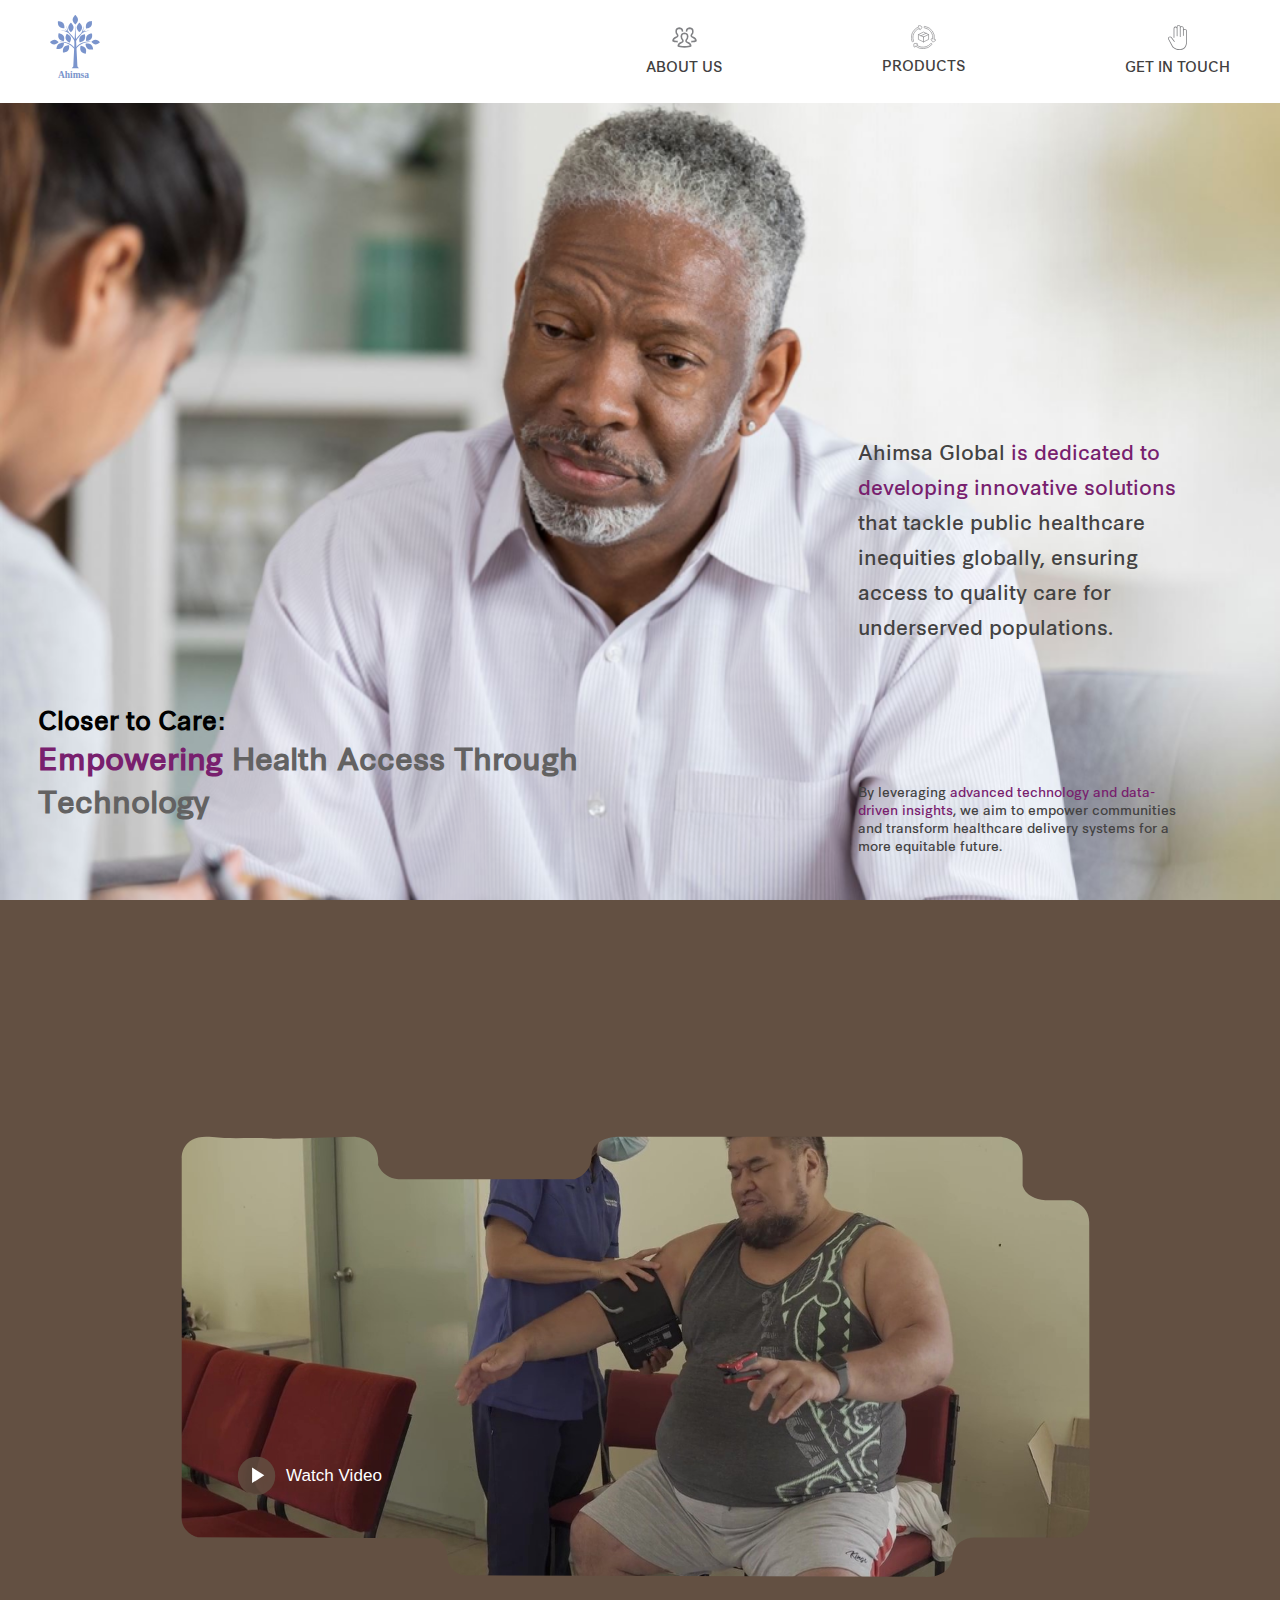
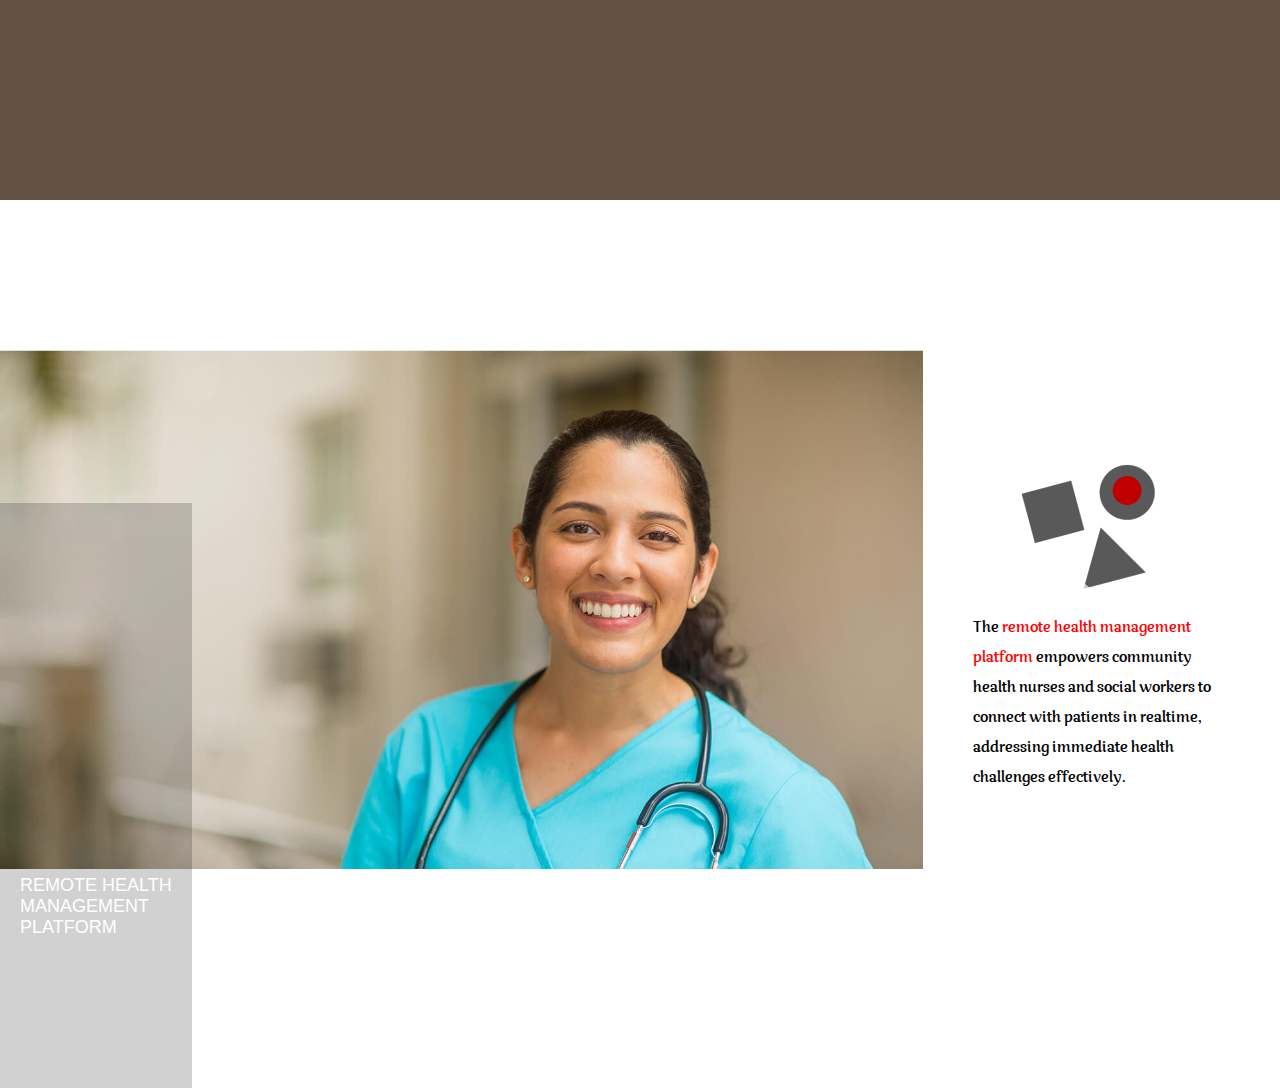
==== commit eea2a847: "Add files via upload" ====
--- a/index-v1.html
+++ b/index-v1.html
@@ -108,7 +108,7 @@
                 </div>
             </div>
             <div class="p1_slider1-txt">
-                <img src="./img/p1-slide1-icon1.png">
+                <img src="./img/p1-slide1-icon1.PNG">
                 <p>The <span class="txt-red">remote health management platform</span> empowers community health nurses and social workers to connect with patients in realtime, addressing immediate health challenges effectively.</p>
             </div>
         </div>
@@ -116,7 +116,7 @@
     <div id="div2" class="myDiv">
         <div  id="p1_slider2-border" class="p1_slider2-border" >
             <div class="p1_slider2-txt">
-                <img src="./img/p1-slide2-icon2.png">
+                <img src="./img/p1-slide2-icon2.PNG">
                 <p>Only those in need of hospital services are referred for further treatment, <span class="txt-blue">optimizing healthcare resources</span> while preventing potential health crises through early intervention.</p>
             </div>
             <div class="p1_slider2-img">
@@ -210,7 +210,7 @@
                 
             </div>
             <div class="p1_slider1-txt">
-                <img src="./img/p1-slide3-icon3.png">
+                <img src="./img/p1-slide3-icon3.PNG">
                 <p>Patients can engage actively in their health journey by accessing <span class="txt-pink">personalized dashboards</span> that track key indicators and allow direct communication with their care teams. </p> 
             </div>
         </div>
@@ -218,7 +218,7 @@
     <div id="div4" class="myDiv">
         <div  id="p1_slider2-border" class="p1_slider2-border" >
             <div class="p1_slider2-txt">
-                <img src="./img/p1-slide4-icon4.png">
+                <img src="./img/p1-slide4-icon4.PNG">
                 <p>By facilitating <span class="txt-red">seamless communication</span> among healthcare professionals, including GPs and specialists, our platform enhances collaborative care and decision-making.</p> 
             </div>
             <div class="p1_slider2-img">
@@ -305,7 +305,7 @@
 }
 
 function startSlideShow() {
-    slideInterval = setInterval(nextDiv, 4000); // Auto slide every 8 seconds
+    slideInterval = setInterval(nextDiv, 6000); // Auto slide every 8 seconds
 }
 
 function stopSlideShow() {
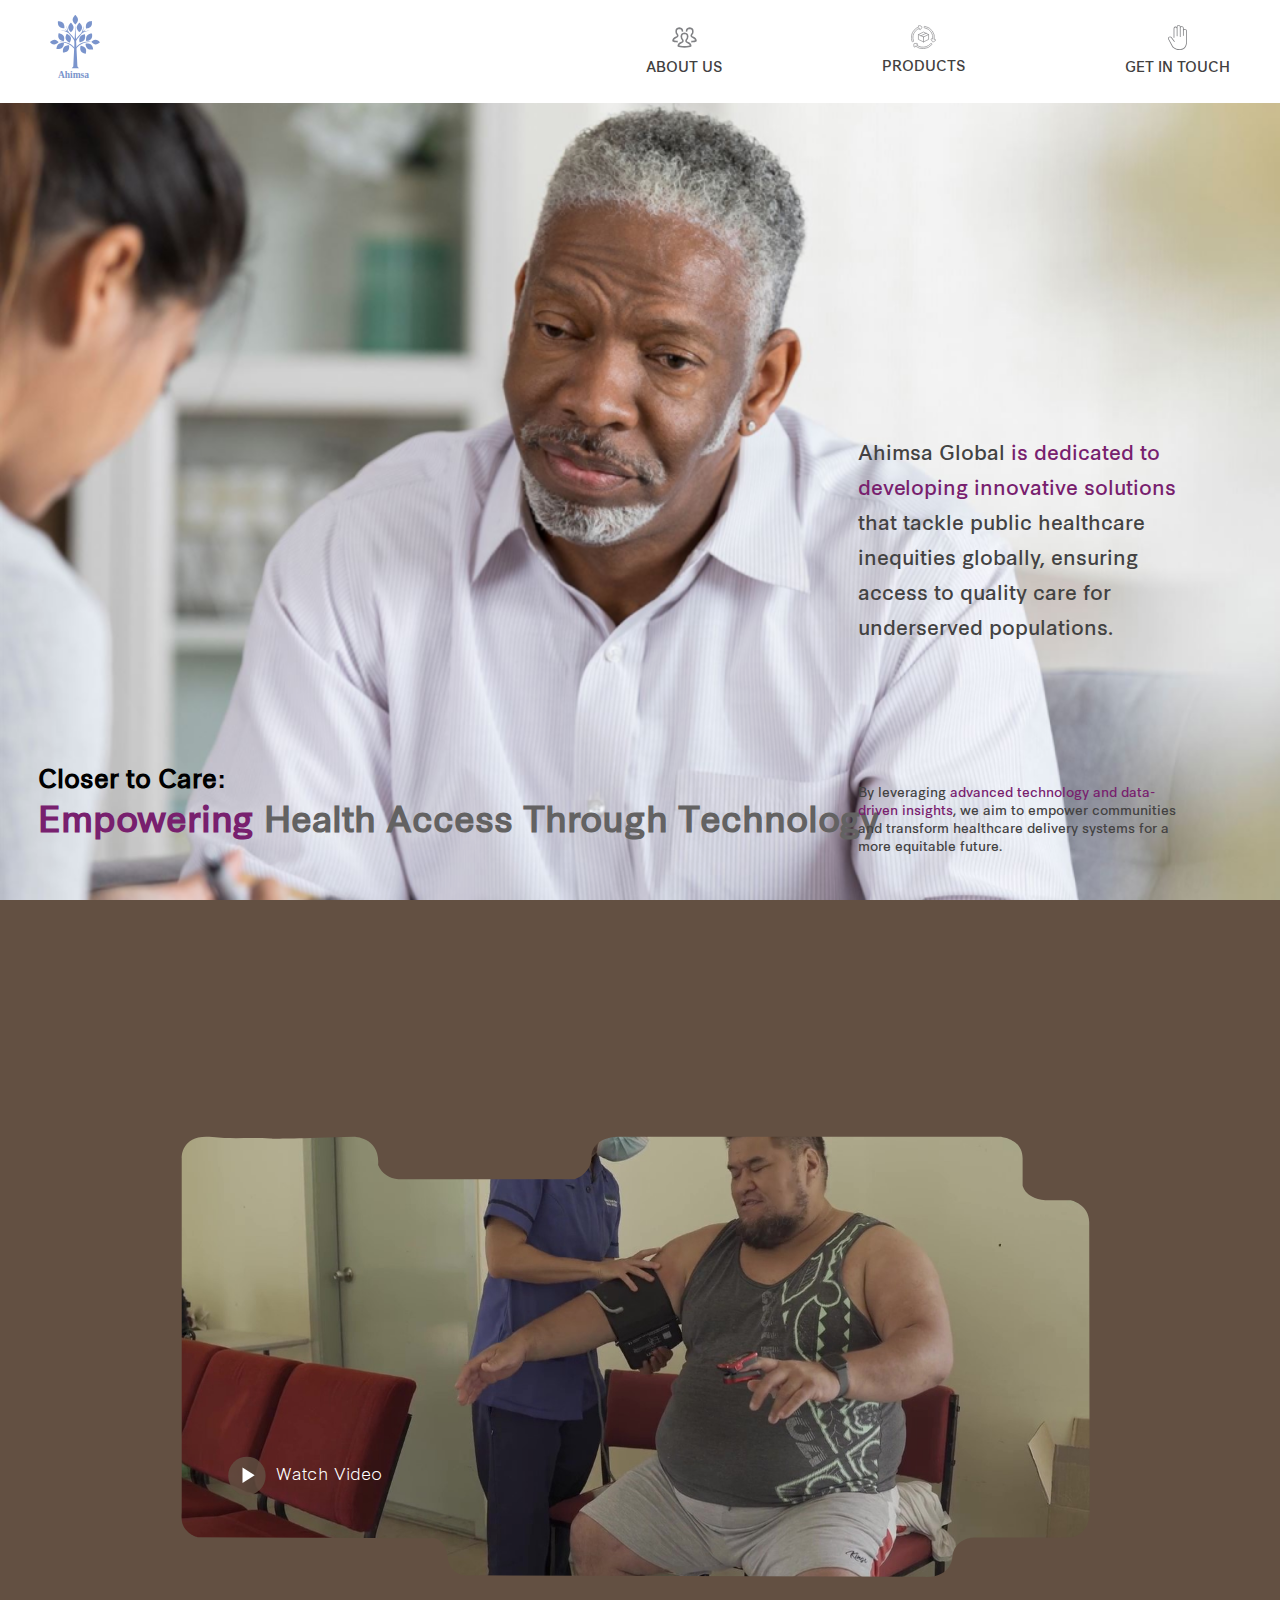
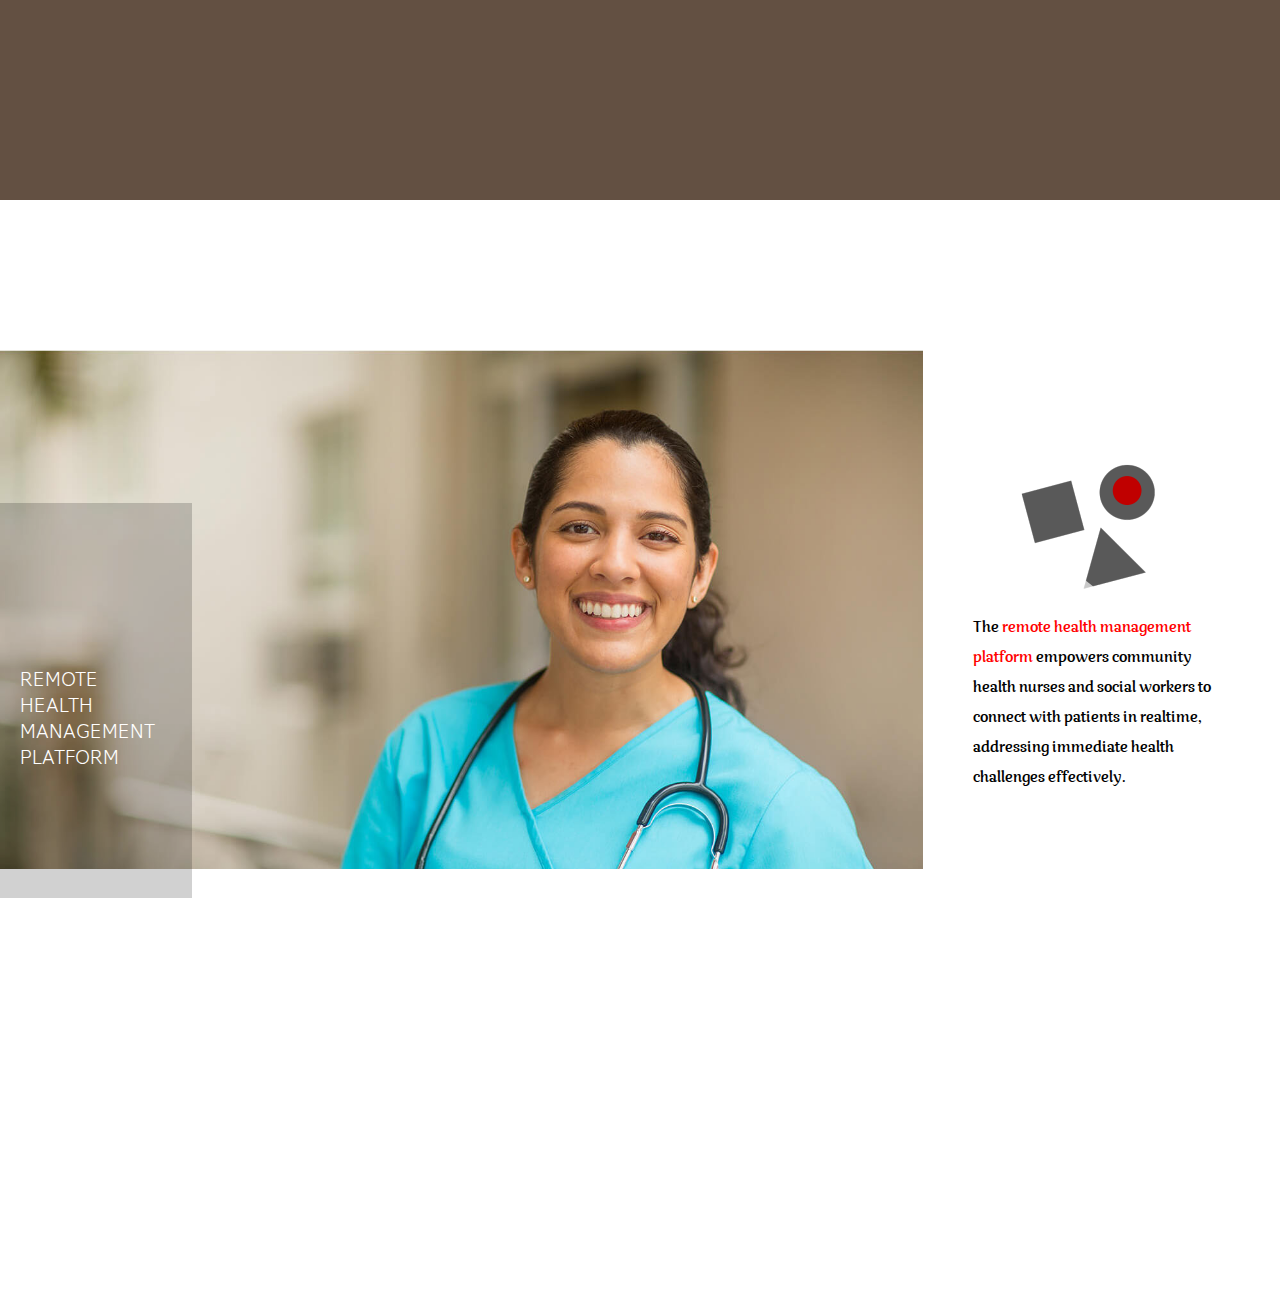
==== commit 863b9ab2: "Add files via upload" ====
--- a/index-v1.html
+++ b/index-v1.html
@@ -176,7 +176,7 @@
                         <div class="dot"></div>
                     </div>
                     <?xml version="1.0" encoding="iso-8859-1"?>
-                    <svg  version="1.1" id="nextdiv3" xmlns="http://www.w3.org/2000/svg" xmlns:xlink="http://www.w3.org/1999/xlink" 
+                    <svg fill="#6a6a6aad" version="1.1" id="nextdiv3" xmlns="http://www.w3.org/2000/svg" xmlns:xlink="http://www.w3.org/1999/xlink" 
                          viewBox="0 0 492.004 492.004" xml:space="preserve">
                     <g>
                         <g>
@@ -295,17 +295,21 @@
 }
 
 function nextDiv() {
+    stopSlideShow(); // Stop auto-slide when next is clicked
     currentDiv = (currentDiv + 1) % divs.length; // Loop back to the first div
     showDiv(currentDiv);
+    startSlideShow(); // Restart auto-slide after manual navigation
 }
 
 function prevDiv() {
+    stopSlideShow(); // Stop auto-slide when previous is clicked
     currentDiv = (currentDiv - 1 + divs.length) % divs.length; // Loop back to the last div
     showDiv(currentDiv);
+    startSlideShow(); // Restart auto-slide after manual navigation
 }
 
 function startSlideShow() {
-    slideInterval = setInterval(nextDiv, 6000); // Auto slide every 8 seconds
+    slideInterval = setInterval(nextDiv, 5000); // Auto slide every 5 seconds
 }
 
 function stopSlideShow() {
@@ -325,27 +329,6 @@
     showDiv(currentDiv);
     startSlideShow(); // Start the slideshow
 };
-
-// Add mouseover and mouseout events to stop and start the slideshow
-// const sliderContainer = document.querySelector('.p1_slider-container'); // slider container class or ID
-// sliderContainer.addEventListener('mouseover', stopSlideShow);
-// sliderContainer.addEventListener('mouseout', startSlideShow);
-
-// Intersection Observer to start auto slide when the target div is in view
-const targetDiv = document.getElementById('product'); // target div ID
-
-const observer = new IntersectionObserver((entries) => {
-    entries.forEach(entry => {
-        if (entry.isIntersecting) {
-            startSlideShow(); // Start the slideshow when the target div is in view
-        } else {
-            stopSlideShow(); // Stop the slideshow when the target div is out of view
-        }
-    });
-}, { threshold: 0.1 }); // Adjust threshold as needed
-
-observer.observe(targetDiv); // Start observing the target div
-
 </script>
 
 </body>
--- a/css/style.css
+++ b/css/style.css
@@ -14,6 +14,9 @@
             font-family: 'Charm-Regular', sans-serif;
             line-height: 30px;
             padding: 0px 25px;
+        }
+        #nextdiv3{
+            fill:#c8c8c8;
         }
         * {
             padding: 0;
@@ -129,7 +132,6 @@
     color:#78206e;
 }
 .content_sub0 {
-    width: 50%;
     position: absolute;
     left: 3%;
     transform: translate(-0%, -160%);
@@ -231,7 +233,7 @@
     background-position: left top;
 }
 .content_sub0 h2{
-	font-size: 30px;
+	font-size: 35px;
 }
 .content_sub0 h1{
 	font-size: 25px;
@@ -272,7 +274,7 @@
     transform: translate(0px, -374px);
     background: #0000002e;
     width: 15%;
-    height: 65%;
+    height: 75%;
     color: #fff;
     display: flex;
     align-items: flex-end;
@@ -282,12 +284,16 @@
     background: #0070c02e;
 }
 .p1_slider1-img-caption p, .p1_slider2-img-caption p{
-    padding: 0px 20px 150px 20px;
+    padding: 0px 20px 65% 20px;
     font-family: 'syntheseweb-light', sans-serif;
     font-size: 18px;
 }
 .p1_slider-container{
-    padding:150px 0px;
+    padding: 150px 0px 50px 0px;
+    position: relative; 
+    overflow: hidden; 
+    width: 100%; 
+    height: 100%;
 }
 .p1_slider1-control, .p1_slider2-control {
     position: absolute;
@@ -313,7 +319,7 @@
 .p1_slider1-dots, .p1_slider2-dots{
     display: flex;
     align-items: center;
-    padding-right: 15px;
+    padding: 10px;
 }
 .dot{
     width:15px;
@@ -323,14 +329,16 @@
     margin: 0px 5px;
 }
 .myDiv {
-    display: none; /* Hide all divs by default */
-    opacity: 0; /* Start with opacity 0 for fade effect */
-    transition: opacity 0.5s ease; /* Transition for fade effect */
+    position: absolute;
+    width: 100%;
+    opacity: 0;
+    transform: translateX(100%); /* Start off-screen to the right */
+    transition: opacity 0.2s ease, transform 0.8s ease; /* Smooth transition */
 }
 
 .myDiv.active {
-    display: block; /* Show the active div */
-    opacity: 1; /* Fade in effect */
+    opacity: 1; /* Fade in */
+    transform: translateX(0); /* Slide in */
 }
 .txt-pink{
     color:#ff2f92;
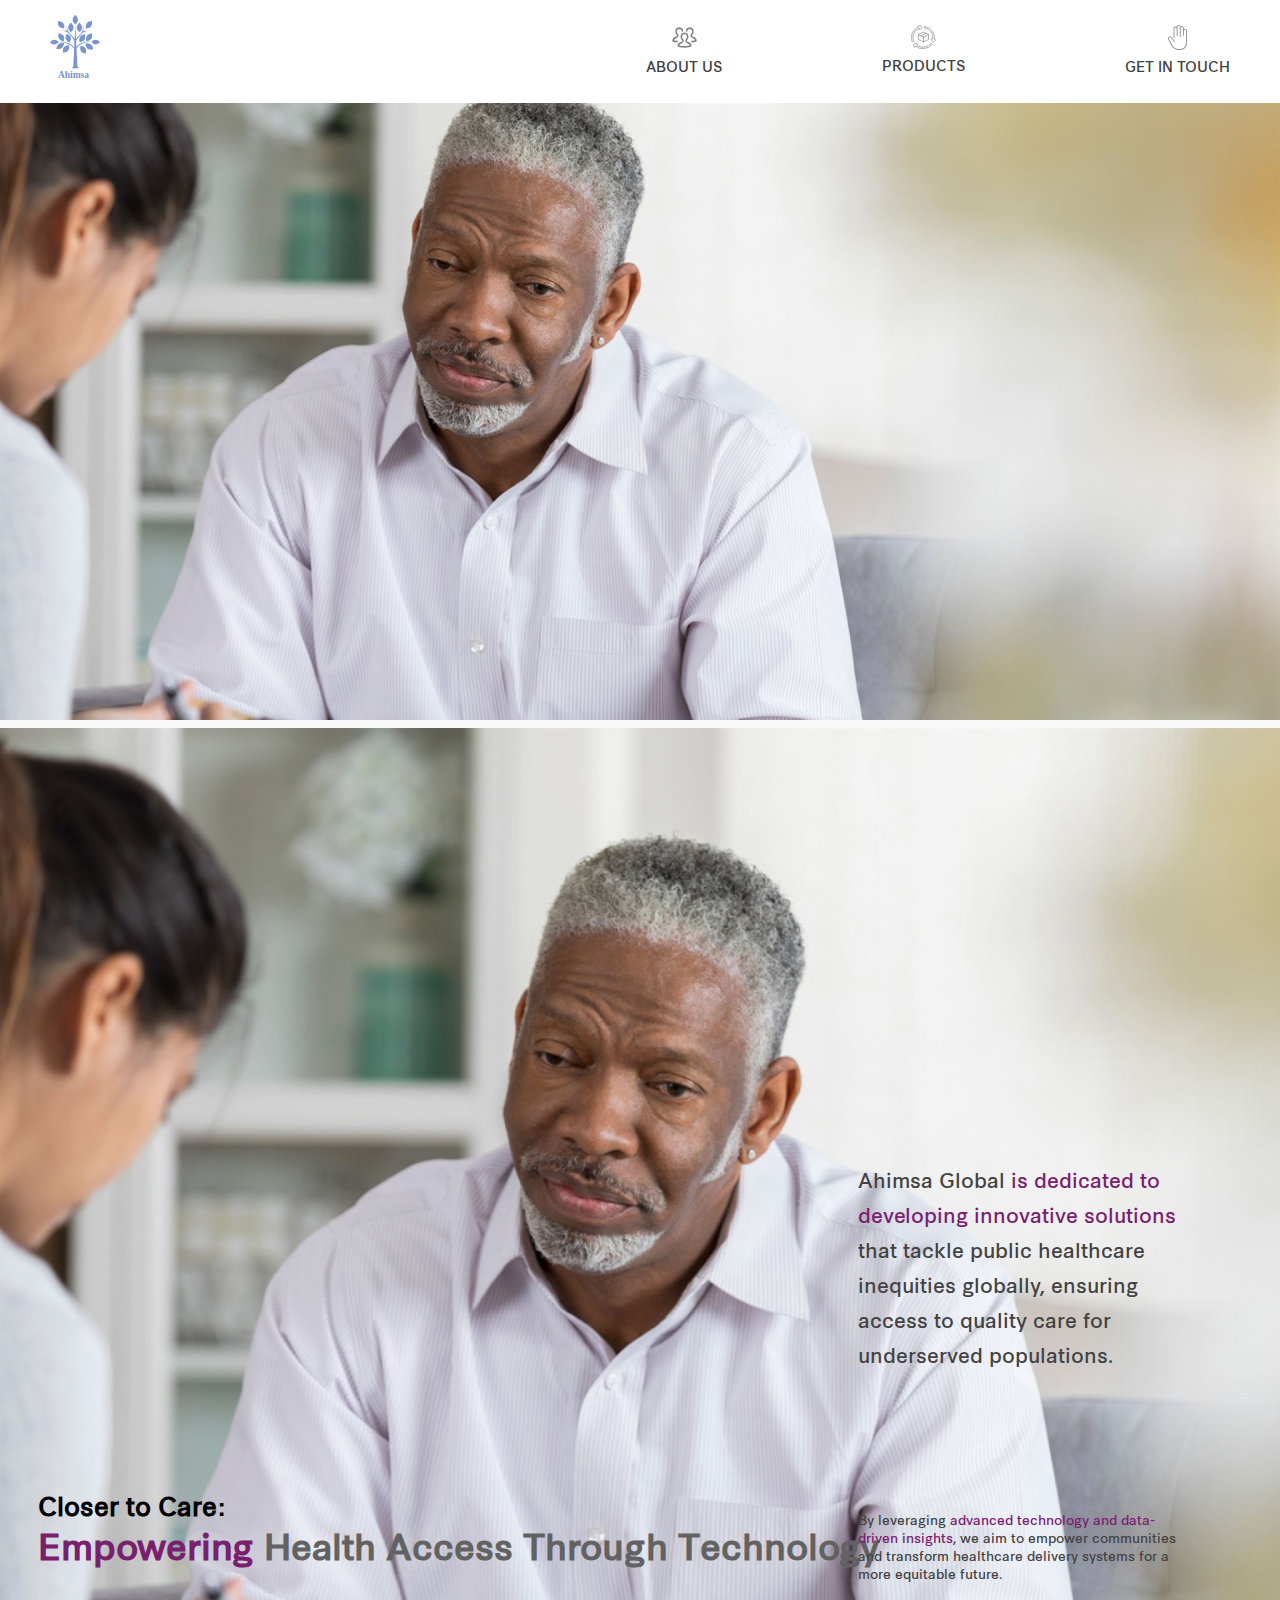
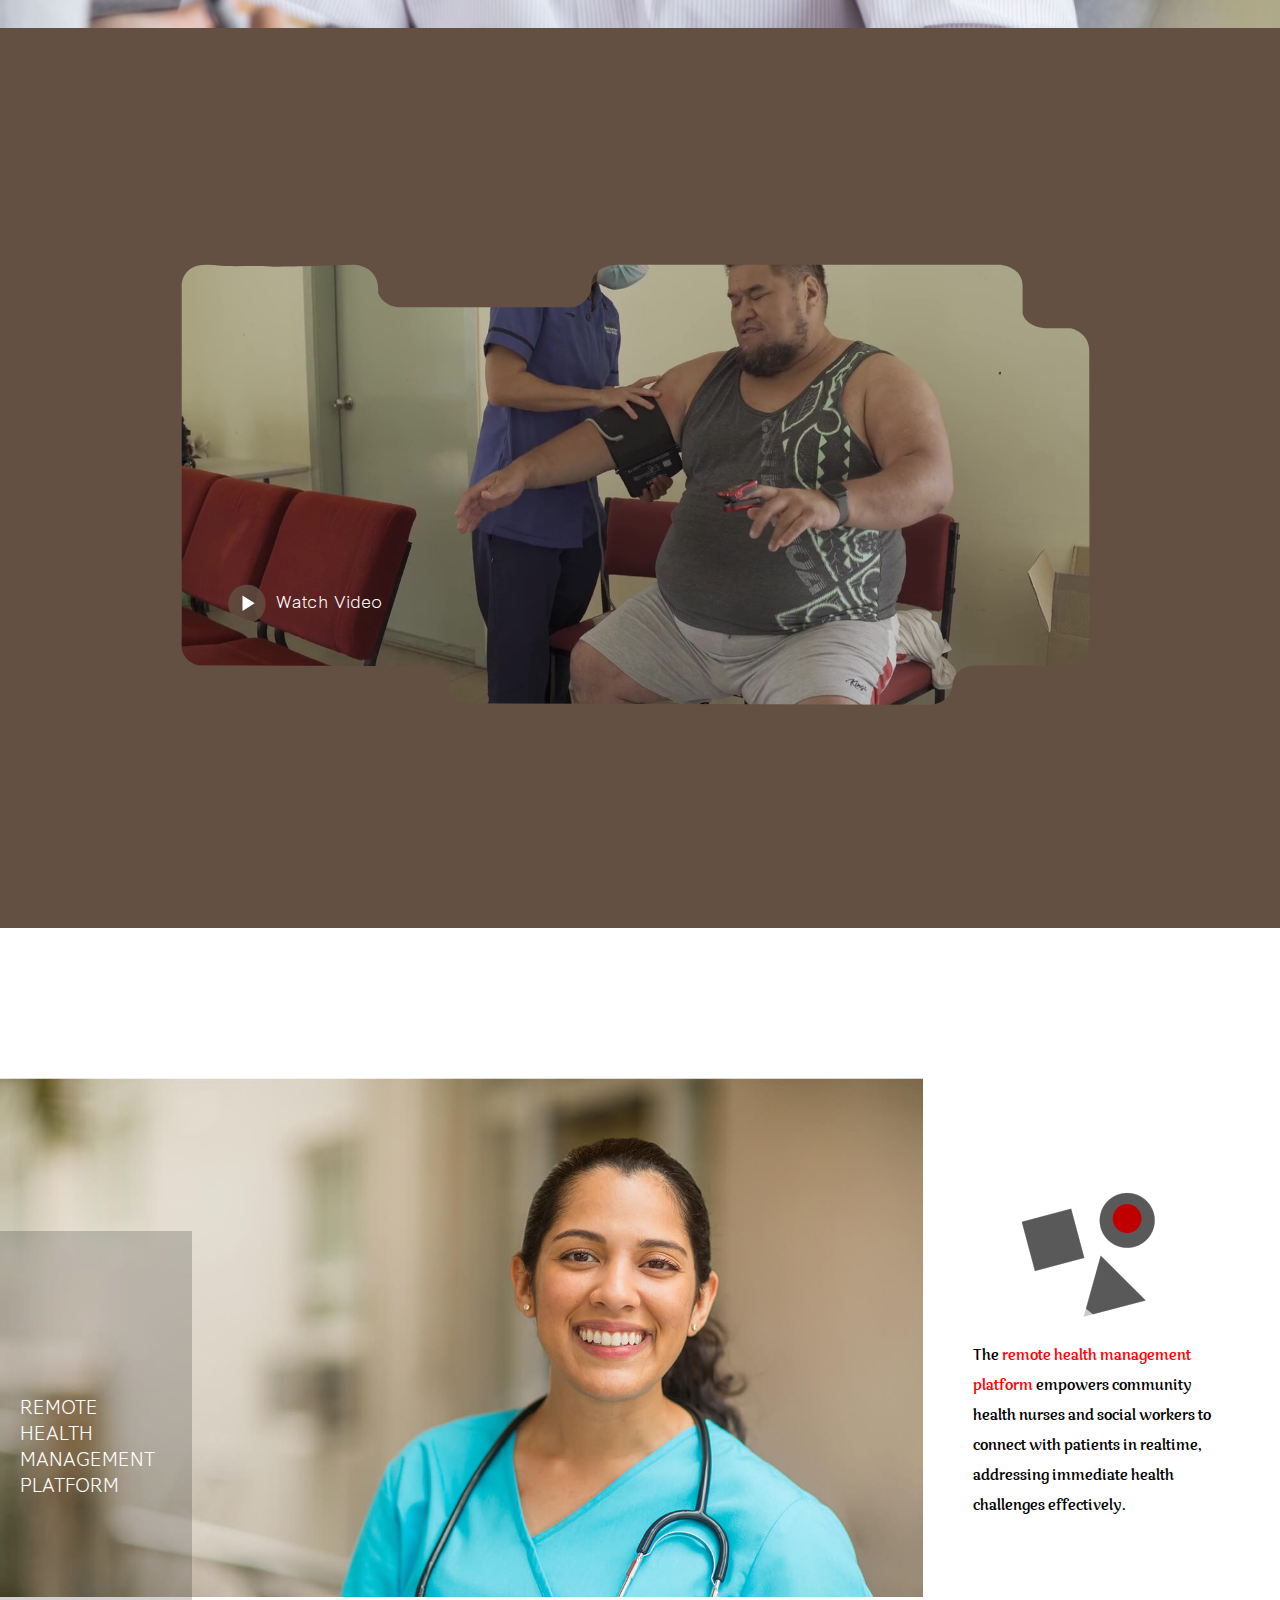
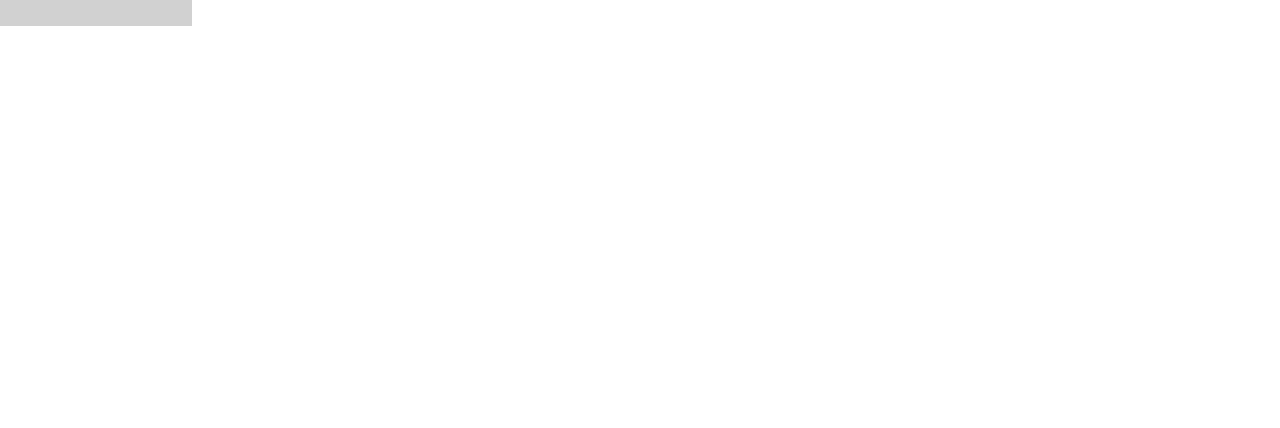
==== commit 3c8ff52c: "Add files via upload" ====
--- a/index-v1.html
+++ b/index-v1.html
@@ -27,6 +27,9 @@
             </a>
         </nav>
     </div>
+    <div class="image-container-mv">
+        <img src="./img/bg-2.png" alt="Ahimsa Logo">
+    </div>
     <div class="image-container">
 	    <div class="text-container">
 	    	<div class="content_left">
--- a/css/style.css
+++ b/css/style.css
@@ -390,7 +390,7 @@
     .content_sub0 {
         width: 100%;
         transform: translate(-0%, 0%);
-        padding-bottom: 10%;
+        padding-bottom: 5%;
     }
     .content_right, .content_left {
         width: 100%;
@@ -398,15 +398,16 @@
     .content_sub1 {
         width: 100%;
         left: 0%;
-        transform: translate(-0%, 0%);
+        transform: translate(0%, 0%);
         position: relative;
-    }
-    .content_sub2{
+        padding-bottom: 20px;
+    }
+    .content_sub2 {
         width: 100%;
         left: 0%;
-        transform: translate(-0%, 50%);
+        transform: translate(0%, 0%);
         position: relative;
-        padding-top: 30px;
+        padding-bottom: 20px;
     }
     .content_sub1 p {
         font-size: 14px;
@@ -420,7 +421,7 @@
         flex-wrap: wrap;
         align-items: center;
         padding: 15px;
-        margin-top: 95%;
+        margin-top: 0%;
     }
     .content_sub0 h1 {
         font-size: 20px;
@@ -428,4 +429,27 @@
     .content_sub0 h2 {
         font-size: 25px;
     }
+    .video-container {
+        height: auto;
+        margin-top:0px;
+    }
+    .image-container {
+        background-image: none;
+        position: relative;
+        width: 100%;
+        height: auto;
+        background-size: cover;
+        background-repeat: no-repeat;
+        background-position: left top;
+    }
+    .image-container-mv{
+        display: block;
+        width:100%;
+        height:auto;
+        margin-top: 50px;
+    }
+    .image-container-mv img{
+        width:100%;
+        height:100%;
+    }
 }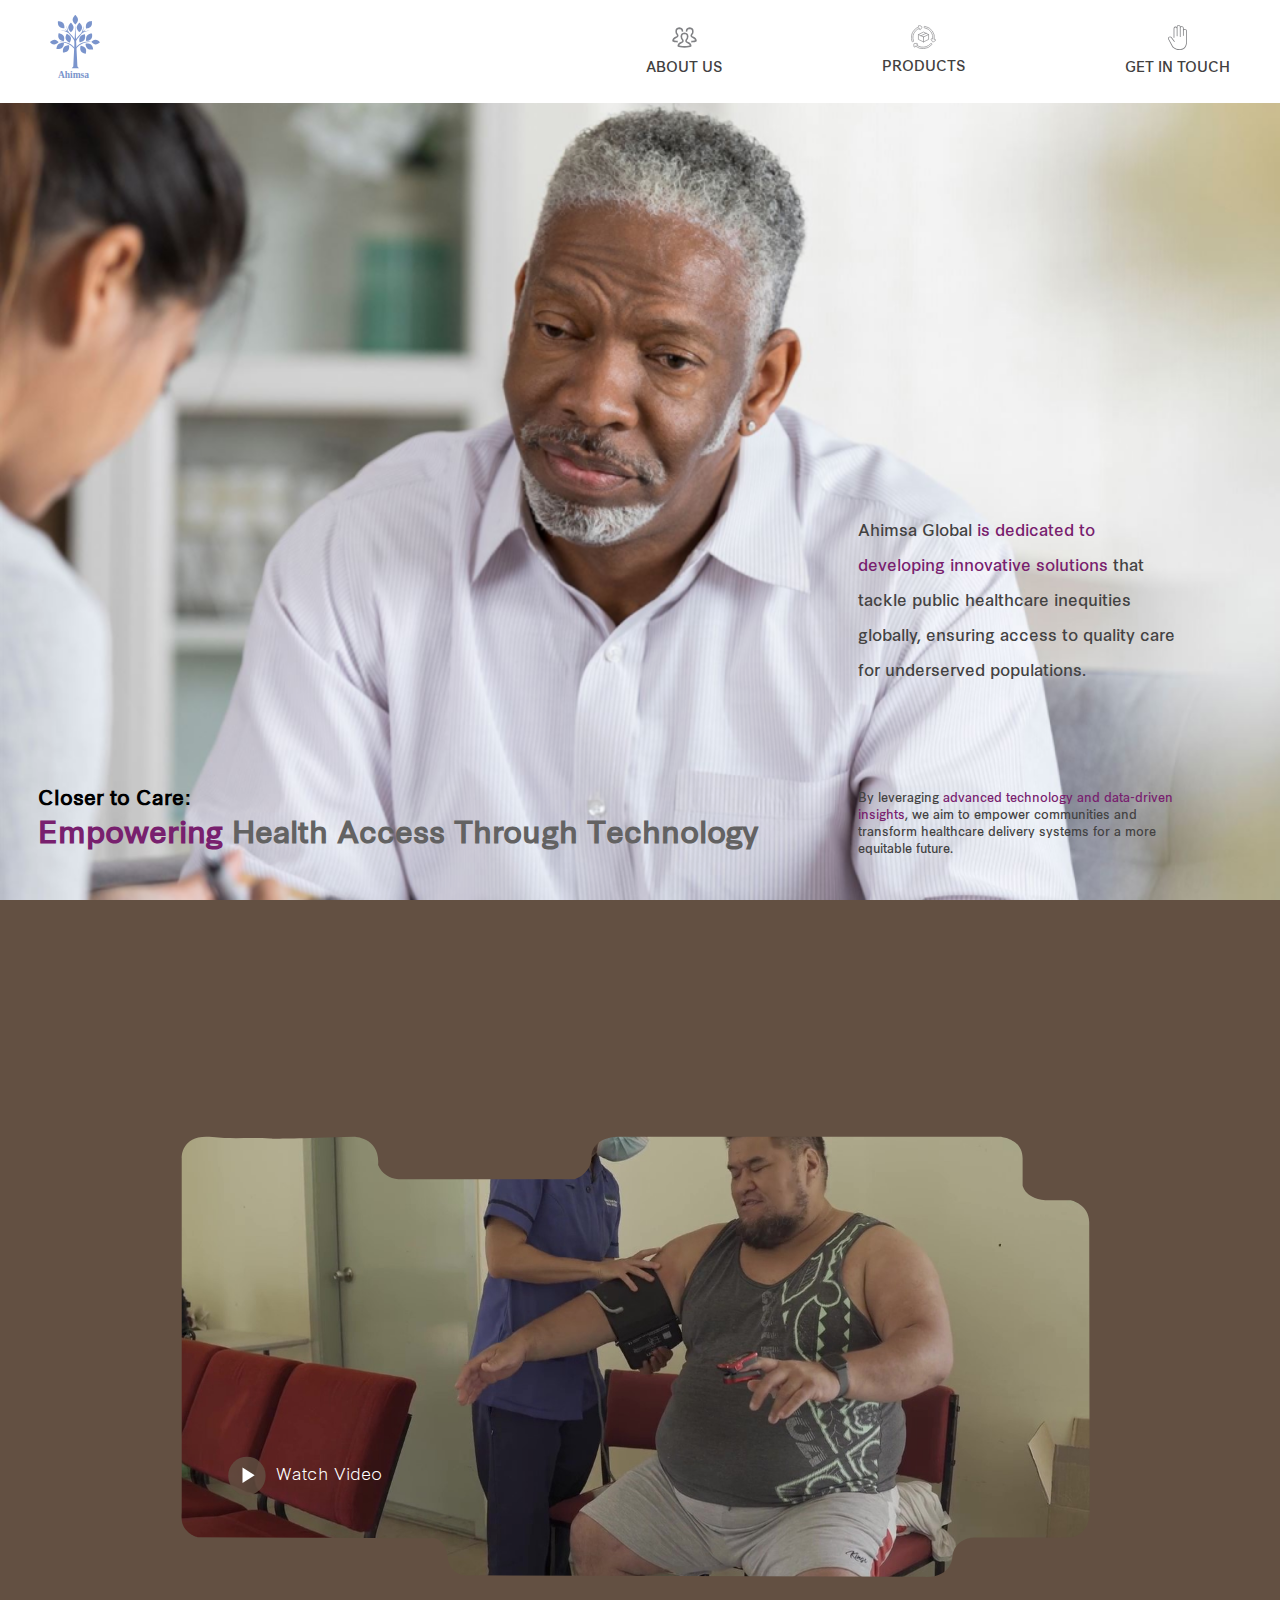
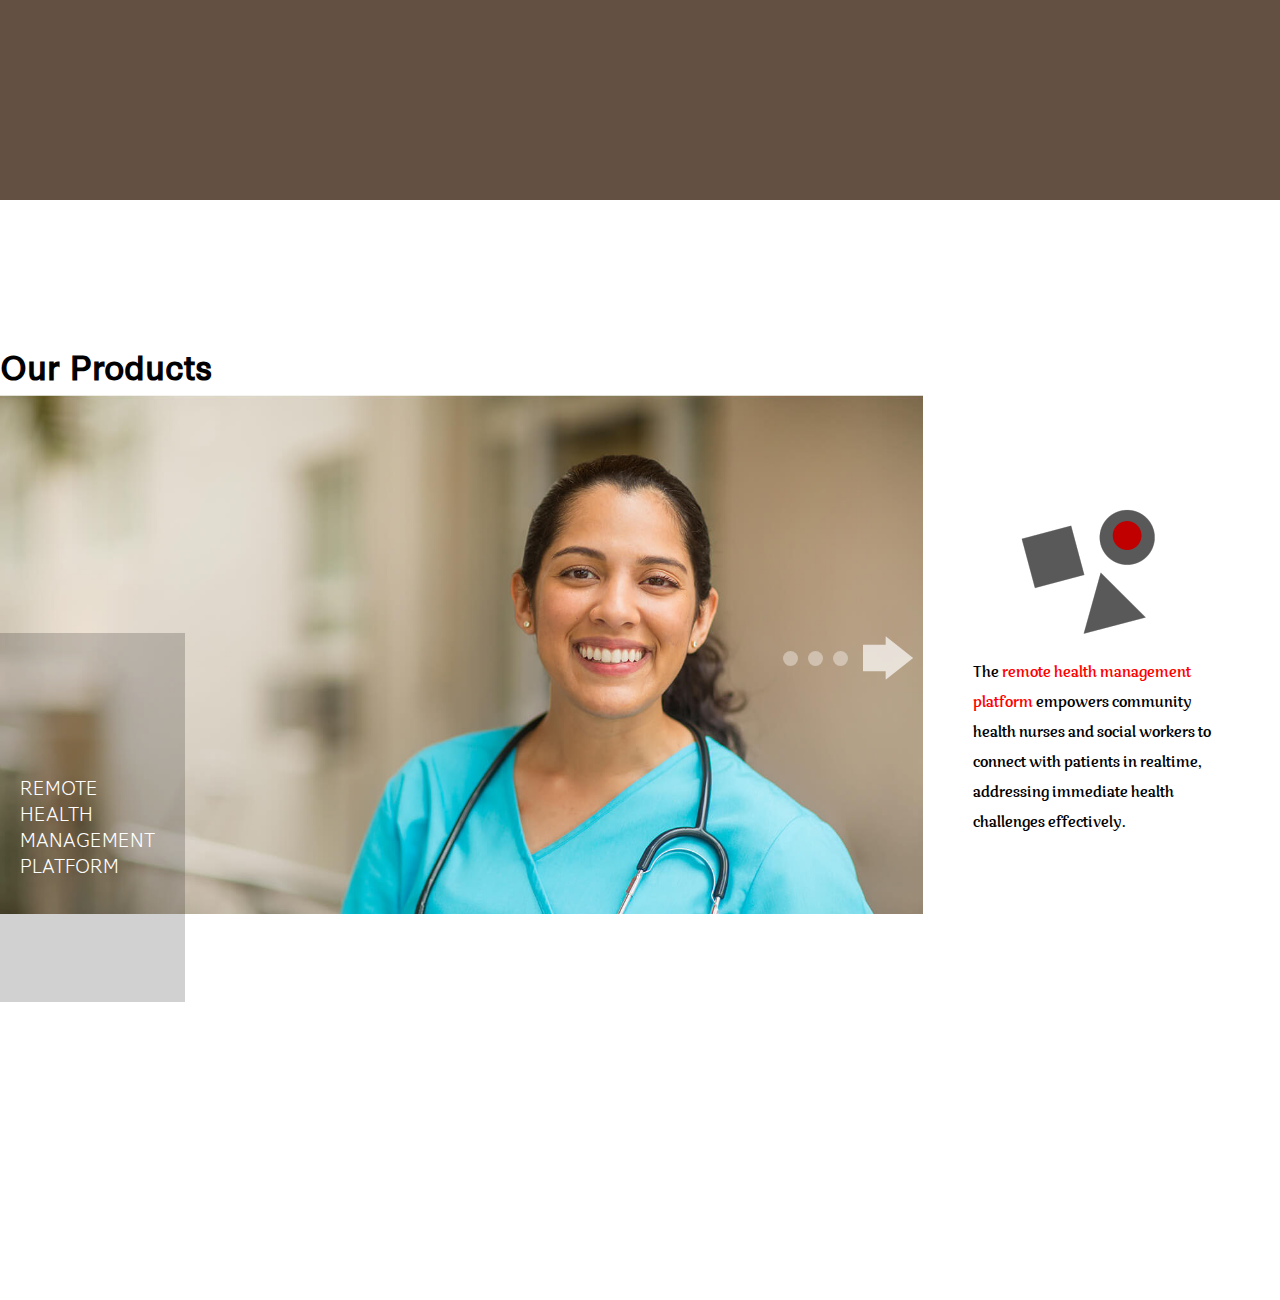
==== commit f431a51d: "Add files via upload" ====
--- a/index-v1.html
+++ b/index-v1.html
@@ -3,7 +3,6 @@
 <head>
     <meta charset="utf-8">
     <meta name="viewport" content="width=device-width, initial-scale=1">
-    
     <title>Ahimsa Global - Empowering Health Access</title>
     <link rel="stylesheet" type="text/css" href="./css/style.css">
 </head>
@@ -64,10 +63,10 @@
             </video>
             <div class="play_button">
                 <button id="playButton">
-                    <svg id="playIcon" xmlns="http://www.w3.org/2000/svg" width="25" height="25" fill="#ffff" viewBox="0 0 24 24">
+                    <svg id="playIcon" xmlns="http://www.w3.org/2000/svg" fill="#ffff" viewBox="0 0 24 24">
                         <path d="M8 5v14l11-7z"/>
                     </svg>
-                    <svg id="pauseIcon" xmlns="http://www.w3.org/2000/svg" width="25" height="25" fill="#ffff" viewBox="0 0 24 24" style="display: none;">
+                    <svg id="pauseIcon" xmlns="http://www.w3.org/2000/svg" fill="#ffff" viewBox="0 0 24 24" style="display: none;">
                         <path d="M6 19h4V5H6zm8-14v14h4V5z"/>
                     </svg>
                 </button>
@@ -80,7 +79,7 @@
 
 
     <div  class="p1_slider-container" id="product">
-
+        <h1>Our Products</h1>
         
         <div id="div1" class="myDiv">
         <div id="p1_slider1-border" class="p1_slider1-border">
--- a/css/style.css
+++ b/css/style.css
@@ -17,6 +17,9 @@
         }
         #nextdiv3{
             fill:#c8c8c8;
+        }
+        #div3 .dot{
+            background:#c8c8c8;
         }
         * {
             padding: 0;
@@ -251,6 +254,7 @@
 }
 .p1_slider1-img, .p1_slider2-img{
     width:75%;
+    position: relative;
 }
 .p1_slider1-img img, .p1_slider2-img img{
     width:100%;
@@ -269,19 +273,29 @@
 .txt-blue{
     color:#0070c0;
 }
-.p1_slider1-img-caption, .p1_slider2-img-caption {
-    position: absolute;
-    transform: translate(0px, -374px);
+.p1_slider1-img-caption {
+    position: absolute;
+    transform: translate(0px, 0px);
     background: #0000002e;
-    width: 15%;
-    height: 75%;
+    width: 20%;
+    height: 70%;
     color: #fff;
     display: flex;
     align-items: flex-end;
-}
-.p1_slider2-img-caption{
-    transform: translate(874px, -374px);
+    bottom: -80px;
+    left: 0px;
+}
+.p1_slider2-img-caption {
+    position: absolute;
+    transform: translate(0px, 0px);
     background: #0070c02e;
+    width: 20%;
+    height: 70%;
+    color: #fff;
+    display: flex;
+    align-items: flex-end;
+    bottom: -80px;
+    right: 0px;
 }
 .p1_slider1-img-caption p, .p1_slider2-img-caption p{
     padding: 0px 20px 65% 20px;
@@ -297,15 +311,33 @@
 }
 .p1_slider1-control, .p1_slider2-control {
     position: absolute;
-    transform: translate(950px, -314px);
+    /*transform: translate(950px, -314px);*/
     display: flex;
     align-items: center;
 }
 .p1_slider2-control-left{
-    transform: translate(26px, -314px);
-    position: absolute;
-    display: flex;
-    align-items: center;
+    /*transform: translate(26px, -314px);*/
+    position: absolute;
+    display: flex;
+    align-items: center;
+}
+.p1_slider1-control, .p1_slider2-control {
+    align-items: center;
+    position: absolute;
+    top: 0px;
+    right: 10px;
+    display: flex;
+    gap: 0px;
+    height: 100%;
+}
+.p1_slider2-control-left{
+    align-items: center;
+    position: absolute;
+    top: 0px;
+    left: 10px;
+    display: flex;
+    gap: 0px;
+    height: 100%;
 }
 .p1_slider2-control svg, .p1_slider1-control svg, .p1_slider2-control-left svg{
     width:50px;
@@ -365,11 +397,75 @@
     font-size: 16px;
     font-family: 'syntheseweb-light', sans-serif;
 }
+.image-container-mv{
+    display: none;
+}
+#playButton svg{
+    width:25px;
+    height:25px;
+}
+
+
+@media only screen and (max-width: 1460px){
+    .content_sub0 h1 {
+        font-size: 22px;
+    }
+    .content_sub0 h2 {
+        font-size: 32px;
+    }
+}
+
+@media only screen and (max-width: 1424px){
+    .content_sub1 p {
+        font-size: 18px;
+    }
+    .content_sub2 p {
+        font-size: 12px;
+    }
+}
+
+@media only screen and (max-width: 1288px){
+    .content_sub1 p {
+        font-size: 16px;
+    }
+    .content_sub0 h1 {
+        font-size: 20px;
+    }
+    .content_sub0 h2 {
+        font-size: 30px;
+    }
+}
+@media only screen and (max-width: 1140px){
+    .content_sub1 p {
+        font-size: 14px;
+    }
+    .content_sub0 h1 {
+        font-size: 18px;
+    }
+    .content_sub0 h2 {
+        font-size: 28px;
+    }
+}
+@media only screen and (max-width: 1080px){
+    .content_sub0 h1 {
+        font-size: 14px;
+    }
+        .content_sub0 h2 {
+        font-size: 24px;
+    }
+}
 
 @media only screen and (max-width: 768px){
 	.header nav a {
     	margin-left: 30px;
 	}
+    .play_button{
+        transform: translate(-725px, 368px);
+    }
+    #playButton svg {
+        width: 50px;
+        height: 50px;
+    }
 	.header nav a p {
 	    font-size: 12px;
 	}
@@ -420,14 +516,16 @@
         display: flex;
         flex-wrap: wrap;
         align-items: center;
-        padding: 15px;
+        padding: 30px 15px;
         margin-top: 0%;
     }
     .content_sub0 h1 {
         font-size: 20px;
+        text-align: center;
     }
     .content_sub0 h2 {
         font-size: 25px;
+        text-align: center;
     }
     .video-container {
         height: auto;
@@ -443,13 +541,91 @@
         background-position: left top;
     }
     .image-container-mv{
-        display: block;
+        display: flex;
         width:100%;
         height:auto;
-        margin-top: 50px;
+        margin-top: 70px;
+        background:#ffffff;
     }
     .image-container-mv img{
         width:100%;
         height:100%;
     }
-}+    .p1_slider1-img, .p1_slider2-img {
+        width: 100%;
+        order: 1;
+    }
+    .p1_slider1-border, .p1_slider2-border {
+        flex-wrap: wrap;
+        flex-direction: column;
+    }
+    .p1_slider1-txt, .p1_slider2-txt {
+        width: 100%;
+        order: 2;
+    }
+    .p1_slider1-txt p, .p1_slider2-txt p {
+        padding: 0px 25px;
+        text-align: center;
+    }
+    .p1_slider1-img-caption, .p1_slider2-img-caption {
+        width: 50%;
+        height: 30%;
+        bottom: 15px;
+        align-items: center;
+    }
+    .p1_slider2-img-caption{
+        background: #0070c06e;
+    }
+    .p1_slider1-img-caption{
+        background: #00000073
+    }
+    .p1_slider1-img-caption p, .p1_slider2-img-caption p {
+        padding: 10px;
+        font-size: 12px;
+        position: absolute;
+    }
+    .p1_slider2-txt img, .p1_slider1-txt img{
+        height:100px;
+    }
+    .p1_slider2-control-left {
+        transform: translate(0px, 0px);
+        top: -40px;
+        left: 15px;
+    }
+    .p1_slider1-control, .p1_slider2-control {
+        transform: translate(0px, 0px);
+        top: -40px;
+        right: 15px;
+    }
+    .p1_slider2-control svg, .p1_slider1-control svg, .p1_slider2-control-left svg {
+        width: 25px;
+        height: 25px;
+        fill: #b6b6b6;
+        cursor: pointer;
+    }
+    .dot {
+        width: 8px;
+        height: 8px;
+        margin: 0px 2px;
+         background: #b6b6b6;
+    }
+    .p1_slider1-dots, .p1_slider2-dots {
+        padding: 10px;
+    }
+    .p1_slider-container {
+        padding: 100px 0px 0px 0px;
+    }
+    .p1_slider1-txt, .p1_slider2-txt {
+        padding: 50px 0px;
+    }
+    #statusText{
+        font-size: 30px;
+    } 
+    #product h1 {
+        font-size: 20px;
+        text-align: center;
+        padding-bottom: 25px;
+    }
+}
+
+
